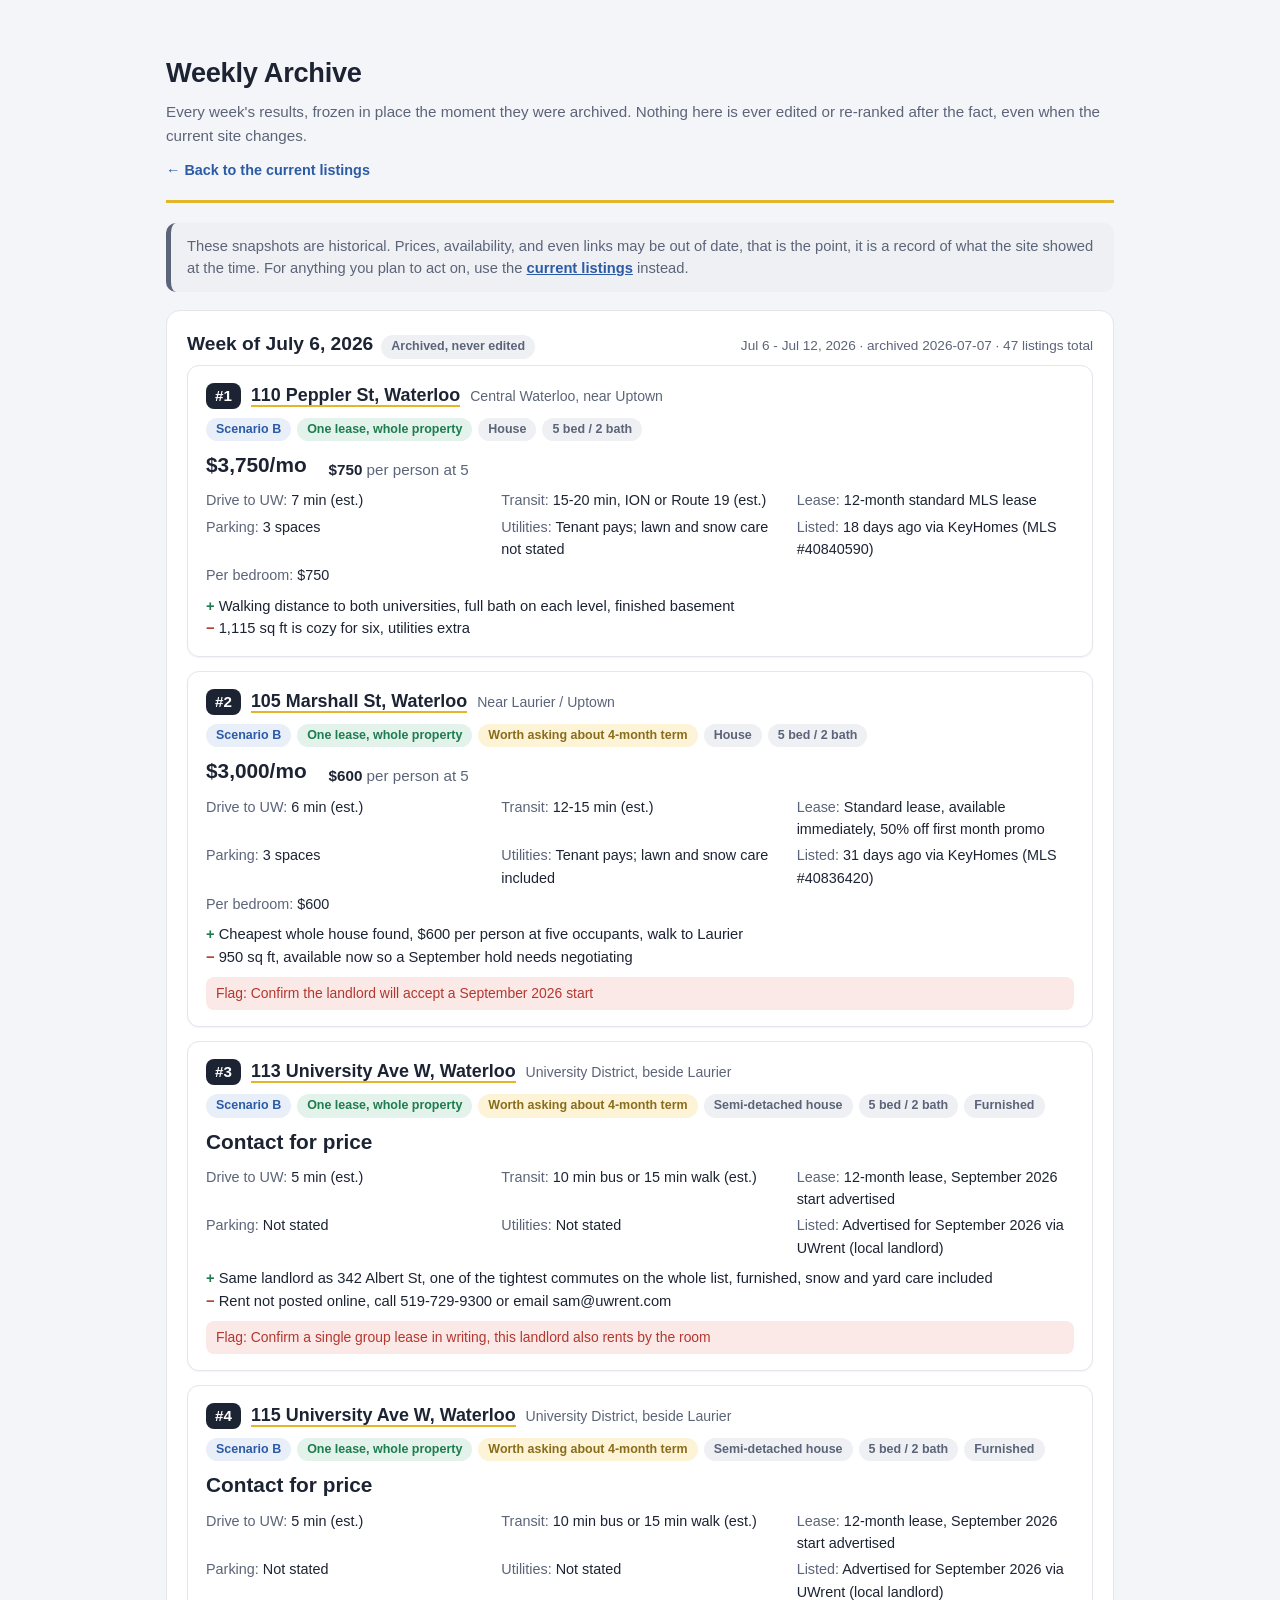
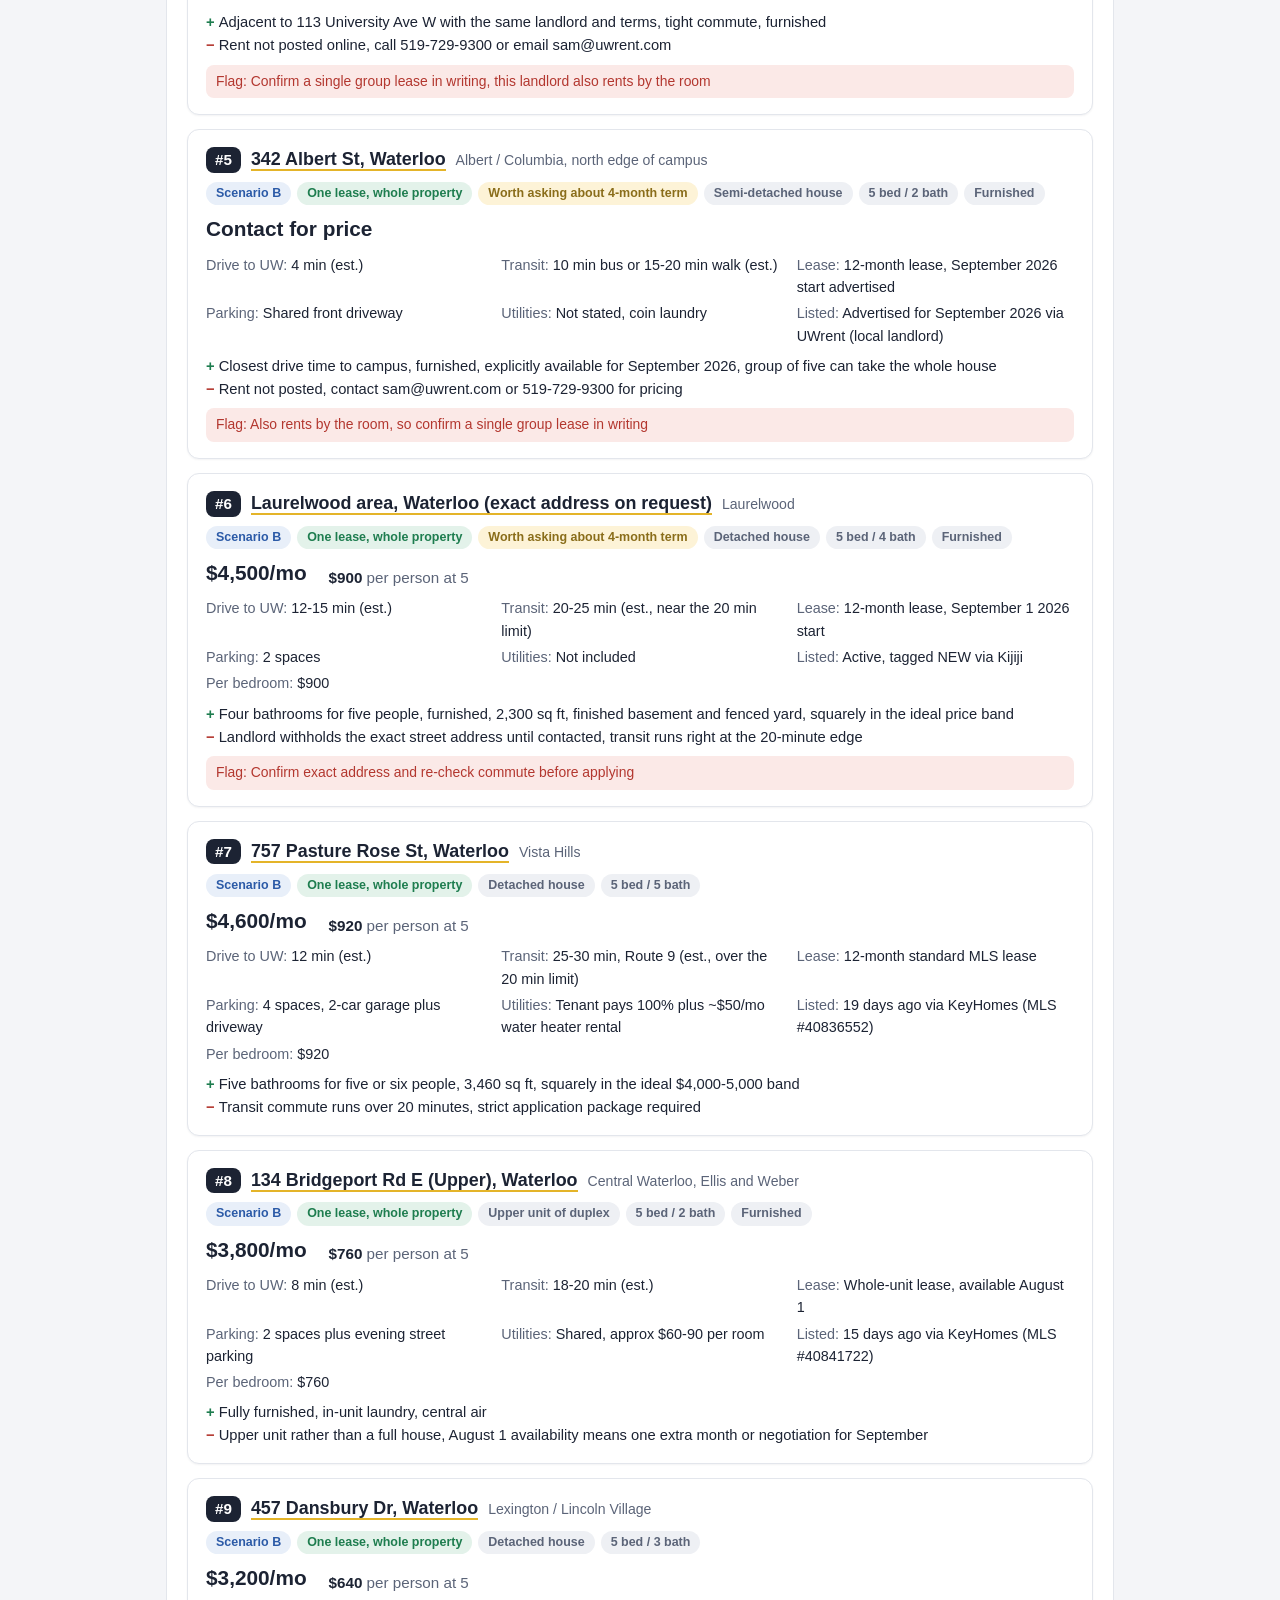
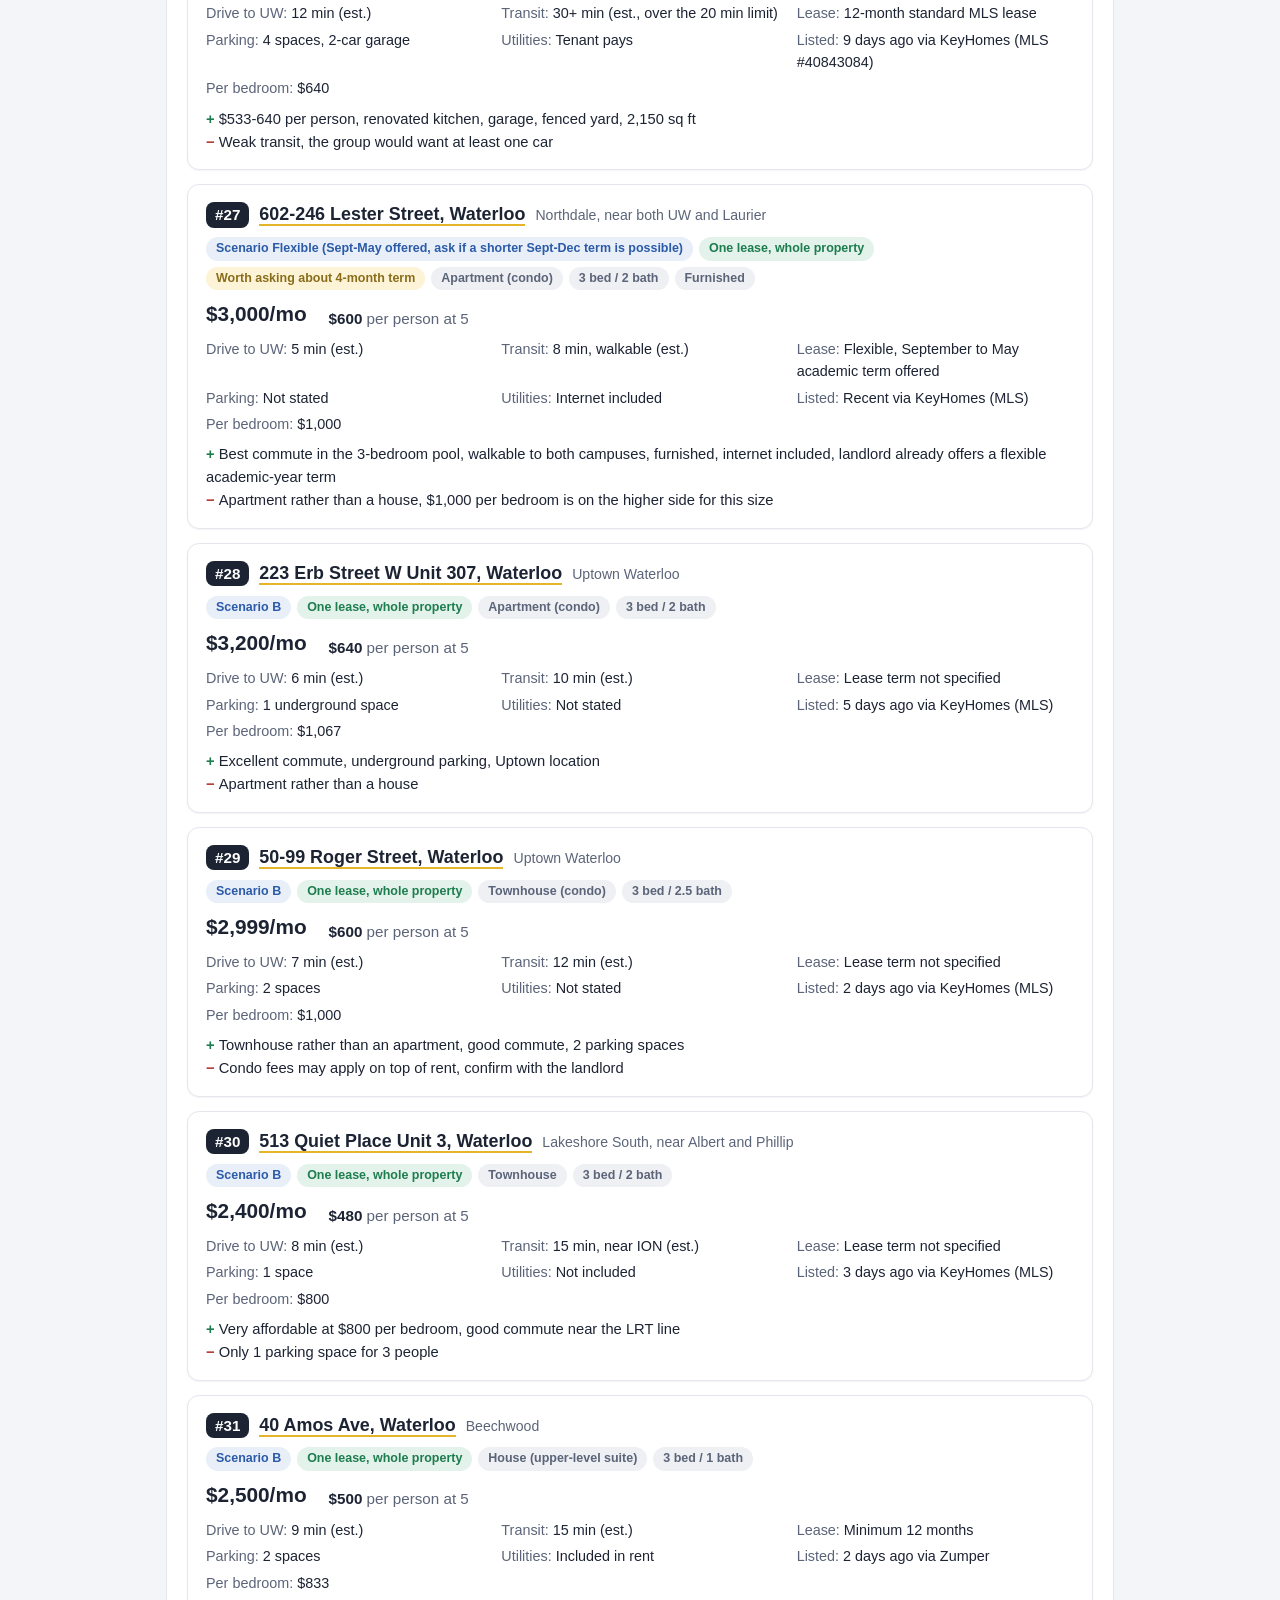
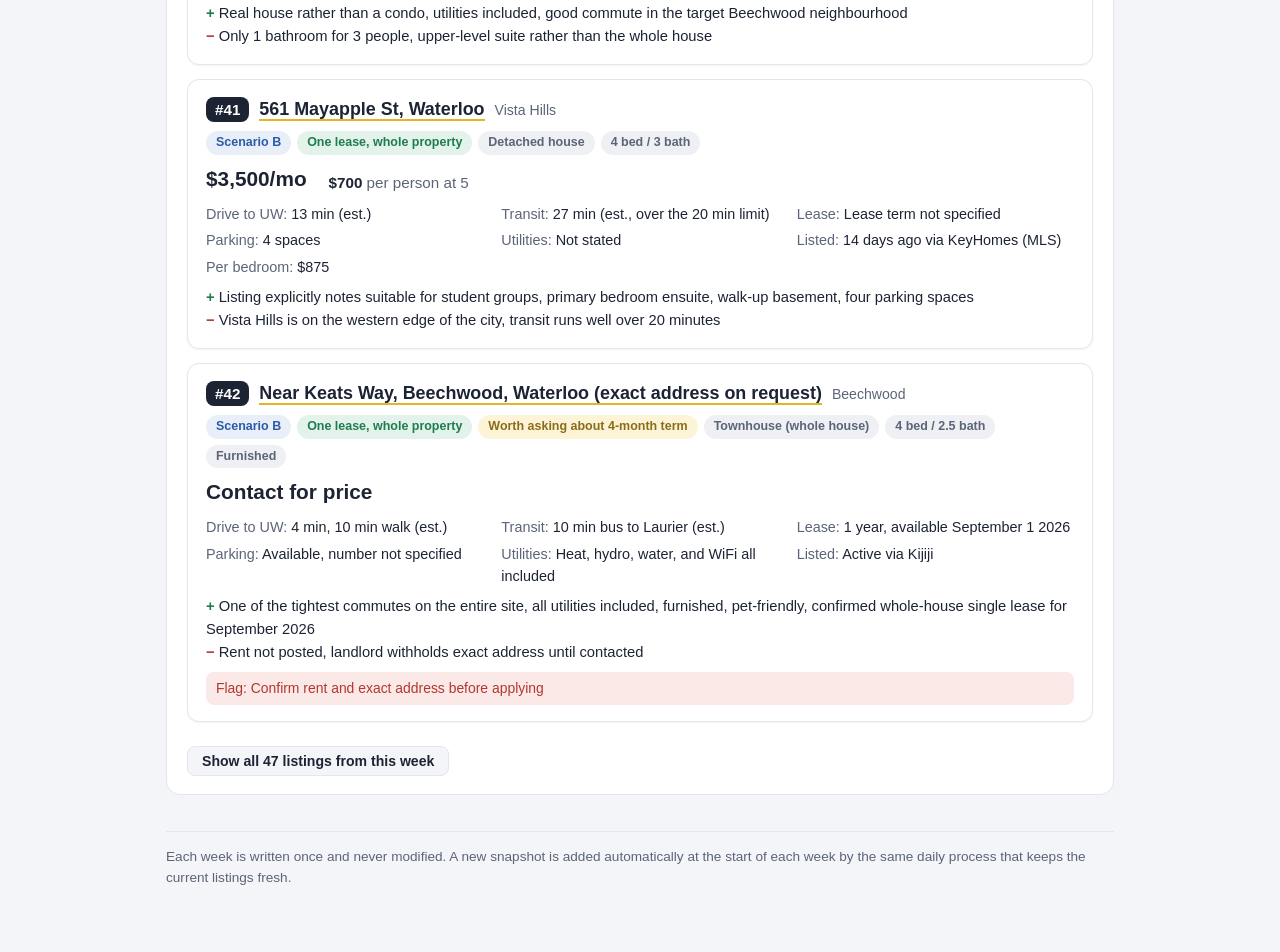
==== history.html @ c5694f08 "Add a permanent weekly archive with a public history page Every ISO week the current listings.json i" ====
<!DOCTYPE html>
<html lang="en-CA">
<head>
<meta charset="UTF-8">
<meta name="viewport" content="width=device-width, initial-scale=1.0">
<title>Weekly Archive — Waterloo House Hunt</title>
<link rel="stylesheet" href="style.css">
</head>
<body>
<div class="wrap">
  <header>
    <h1>Weekly Archive</h1>
    <div class="sub">Every week's results, frozen in place the moment they were archived. Nothing here is ever edited or re-ranked after the fact, even when the current site changes.</div>
    <div class="nav"><a href="index.html">&larr; Back to the current listings</a></div>
  </header>

  <div id="error">Could not load archive/index.json. If you opened this file directly from disk, use the hosted site URL instead.</div>

  <div class="archive-banner">
    These snapshots are historical. Prices, availability, and even links may be out of date, that is the point, it is a record of what the site showed at the time. For anything you plan to act on, use the <a href="index.html">current listings</a> instead.
  </div>

  <div id="weeks"></div>

  <footer>
    Each week is written once and never modified. A new snapshot is added automatically at the start of each week by the same daily process that keeps the current listings fresh.
  </footer>
</div>

<script src="site.js"></script>
<script>
let INDEX = null;
const weekDataCache = {};

async function loadWeek(file) {
  if (weekDataCache[file]) return weekDataCache[file];
  const r = await fetch("archive/" + file + "?t=" + Date.now());
  const d = await r.json();
  weekDataCache[file] = d;
  return d;
}

function renderWeekBlock(w, topListings) {
  return '<div class="week-block" data-file="' + w.file + '">' +
    '<div class="week-head"><h2>' + w.weekLabel + '<span class="frozen-tag">Archived, never edited</span></h2>' +
    '<span class="week-meta">' + w.dateRange + ' &middot; archived ' + w.archivedAt + ' &middot; ' + w.listingCount + ' listings total</span></div>' +
    '<div class="top-cards">' + cardList(topListings, 5) + '</div>' +
    '<button class="expand-btn" type="button">Show all ' + w.listingCount + ' listings from this week</button>' +
    '<div class="week-extra"></div>' +
  '</div>';
}

async function render() {
  const weeks = [...INDEX.weeks].sort((a, b) => b.isoWeek.localeCompare(a.isoWeek));
  const blocks = [];
  for (const w of weeks) {
    const data = await loadWeek(w.file);
    const top = data.listings.filter(l => l.tier === "top").sort((a, b) => a.rank - b.rank);
    blocks.push(renderWeekBlock(w, top));
  }
  const container = document.getElementById("weeks");
  container.innerHTML = blocks.join("") ||
    '<p style="color:var(--muted)">No archived weeks yet. Check back after the first weekly snapshot.</p>';

  container.querySelectorAll(".expand-btn").forEach(btn => {
    btn.addEventListener("click", () => {
      const block = btn.closest(".week-block");
      const file = block.dataset.file;
      const extra = block.querySelector(".week-extra");
      const isOpen = extra.classList.contains("open");
      if (isOpen) {
        extra.classList.remove("open");
        extra.innerHTML = "";
        btn.textContent = "Show all " + weekDataCache[file].listings.length + " listings from this week";
      } else {
        const rest = weekDataCache[file].listings
          .filter(l => l.tier !== "top")
          .sort((a, b) => a.rank - b.rank);
        extra.innerHTML = cardList(rest, 5);
        extra.classList.add("open");
        btn.textContent = "Hide the rest of this week";
      }
    });
  });
}

fetch("archive/index.json?t=" + Date.now())
  .then(r => r.json())
  .then(d => { INDEX = d; return render(); })
  .catch(() => { document.getElementById("error").style.display = "block"; });
</script>
</body>
</html>
---- style.css ----
:root {
  --ink: #1c2333;
  --muted: #5b6478;
  --bg: #f4f5f8;
  --card: #ffffff;
  --gold: #e4b429;
  --gold-soft: #fdf3d7;
  --green: #1e7d4f;
  --green-soft: #e3f2ea;
  --red: #b3372f;
  --red-soft: #fbe9e7;
  --blue: #2b5aa7;
  --blue-soft: #e8eff9;
  --line: #e3e6ec;
}
* { box-sizing: border-box; margin: 0; padding: 0; }
body {
  font-family: -apple-system, BlinkMacSystemFont, "Segoe UI", Roboto, Helvetica, Arial, sans-serif;
  background: var(--bg); color: var(--ink); line-height: 1.55;
}
.wrap { max-width: 980px; margin: 0 auto; padding: 24px 16px 64px; }
header { padding: 28px 0 18px; border-bottom: 3px solid var(--gold); margin-bottom: 20px; }
header h1 { font-size: 1.7rem; letter-spacing: -0.01em; }
header .sub { color: var(--muted); margin-top: 6px; font-size: 0.95rem; }
header .nav { margin-top: 12px; font-size: 0.9rem; }
header .nav a { color: var(--blue); text-decoration: none; font-weight: 600; }
header .nav a:hover { text-decoration: underline; }
.updated { display: inline-block; background: var(--gold-soft); border: 1px solid var(--gold);
  border-radius: 999px; padding: 2px 12px; font-size: 0.85rem; margin-top: 10px; font-weight: 600; }
.controls { display: flex; align-items: center; gap: 10px; margin: 18px 0 6px; flex-wrap: wrap; }
.controls span { font-size: 0.9rem; color: var(--muted); }
.controls button {
  border: 1px solid var(--line); background: var(--card); border-radius: 8px;
  padding: 6px 16px; font-size: 0.95rem; font-weight: 600; cursor: pointer; color: var(--ink);
}
.controls button.active { background: var(--ink); color: #fff; border-color: var(--ink); }
.banner { background: var(--red-soft); border: 1px solid #eac6c2; border-left: 5px solid var(--red);
  border-radius: 10px; padding: 14px 16px; margin: 18px 0; }
.banner h2 { font-size: 1rem; color: var(--red); margin-bottom: 6px; }
.banner li { margin-left: 18px; font-size: 0.92rem; margin-top: 4px; }
h2.section { font-size: 1.25rem; margin: 30px 0 12px; padding-bottom: 6px; border-bottom: 1px solid var(--line); }
.card {
  background: var(--card); border: 1px solid var(--line); border-radius: 12px;
  padding: 16px 18px; margin-bottom: 14px; box-shadow: 0 1px 2px rgba(20,25,40,0.05);
}
.card .top { display: flex; align-items: baseline; gap: 10px; flex-wrap: wrap; }
.rank { background: var(--ink); color: #fff; border-radius: 8px; padding: 1px 9px;
  font-weight: 700; font-size: 0.95rem; }
.card h3 { font-size: 1.12rem; }
.card h3 a { color: var(--ink); text-decoration: none; border-bottom: 2px solid var(--gold); }
.card h3 a:hover { background: var(--gold-soft); }
.hood { color: var(--muted); font-size: 0.88rem; }
.badges { display: flex; gap: 6px; flex-wrap: wrap; margin: 8px 0; }
.badge { font-size: 0.78rem; font-weight: 700; border-radius: 999px; padding: 2px 10px; }
.b-scenario { background: var(--blue-soft); color: var(--blue); }
.b-whole { background: var(--green-soft); color: var(--green); }
.b-room { background: var(--red-soft); color: var(--red); }
.b-type { background: #eef0f4; color: var(--muted); }
.b-ask { background: var(--gold-soft); color: #8a6d1a; }
.section-note { color: var(--muted); font-size: 0.92rem; margin-bottom: 10px; }
.price-row { display: flex; gap: 22px; flex-wrap: wrap; margin: 8px 0 4px; }
.price-row .big { font-size: 1.3rem; font-weight: 800; }
.price-row .pp { font-size: 0.95rem; color: var(--muted); align-self: flex-end; }
.price-row .pp b { color: var(--ink); }
.grid { display: grid; grid-template-columns: repeat(auto-fit, minmax(210px, 1fr));
  gap: 4px 18px; margin: 8px 0; font-size: 0.9rem; }
.grid .k { color: var(--muted); }
.proscons { font-size: 0.92rem; margin-top: 8px; }
.proscons .p::before { content: "+ "; color: var(--green); font-weight: 800; }
.proscons .c::before { content: "− "; color: var(--red); font-weight: 800; }
.flag { background: var(--red-soft); color: var(--red); border-radius: 8px;
  padding: 6px 10px; font-size: 0.87rem; margin-top: 8px; }
.note { background: var(--blue-soft); border: 1px solid #cddcf2; border-left: 5px solid var(--blue);
  border-radius: 10px; padding: 14px 16px; margin: 18px 0; font-size: 0.94rem; }
table { width: 100%; border-collapse: collapse; background: var(--card);
  border: 1px solid var(--line); border-radius: 12px; overflow: hidden; font-size: 0.9rem; }
th, td { text-align: left; padding: 9px 12px; border-bottom: 1px solid var(--line); vertical-align: top; }
th { background: #eef0f4; font-size: 0.85rem; }
tr:last-child td { border-bottom: none; }
footer { margin-top: 36px; color: var(--muted); font-size: 0.85rem; border-top: 1px solid var(--line); padding-top: 14px; }
#error { display: none; background: var(--red-soft); border-radius: 10px; padding: 16px; margin: 20px 0; }

/* Archive / history page */
.week-block { background: var(--card); border: 1px solid var(--line); border-radius: 14px;
  padding: 18px 20px; margin-bottom: 22px; }
.week-head { display: flex; align-items: baseline; justify-content: space-between; flex-wrap: wrap; gap: 8px;
  margin-bottom: 6px; }
.week-head h2 { font-size: 1.2rem; }
.week-meta { color: var(--muted); font-size: 0.85rem; }
.frozen-tag { display: inline-block; background: #eef0f4; color: var(--muted); border-radius: 999px;
  padding: 2px 10px; font-size: 0.78rem; font-weight: 700; margin-left: 8px; }
.expand-btn { border: 1px solid var(--line); background: var(--bg); border-radius: 8px;
  padding: 6px 14px; font-size: 0.88rem; font-weight: 600; cursor: pointer; color: var(--ink); margin-top: 10px; }
.week-extra { margin-top: 10px; display: none; }
.week-extra.open { display: block; }
.archive-banner { background: #eef0f4; border-left: 5px solid var(--muted); border-radius: 10px;
  padding: 12px 16px; margin: 18px 0; font-size: 0.92rem; color: var(--muted); }
.archive-banner a { color: var(--blue); font-weight: 600; }
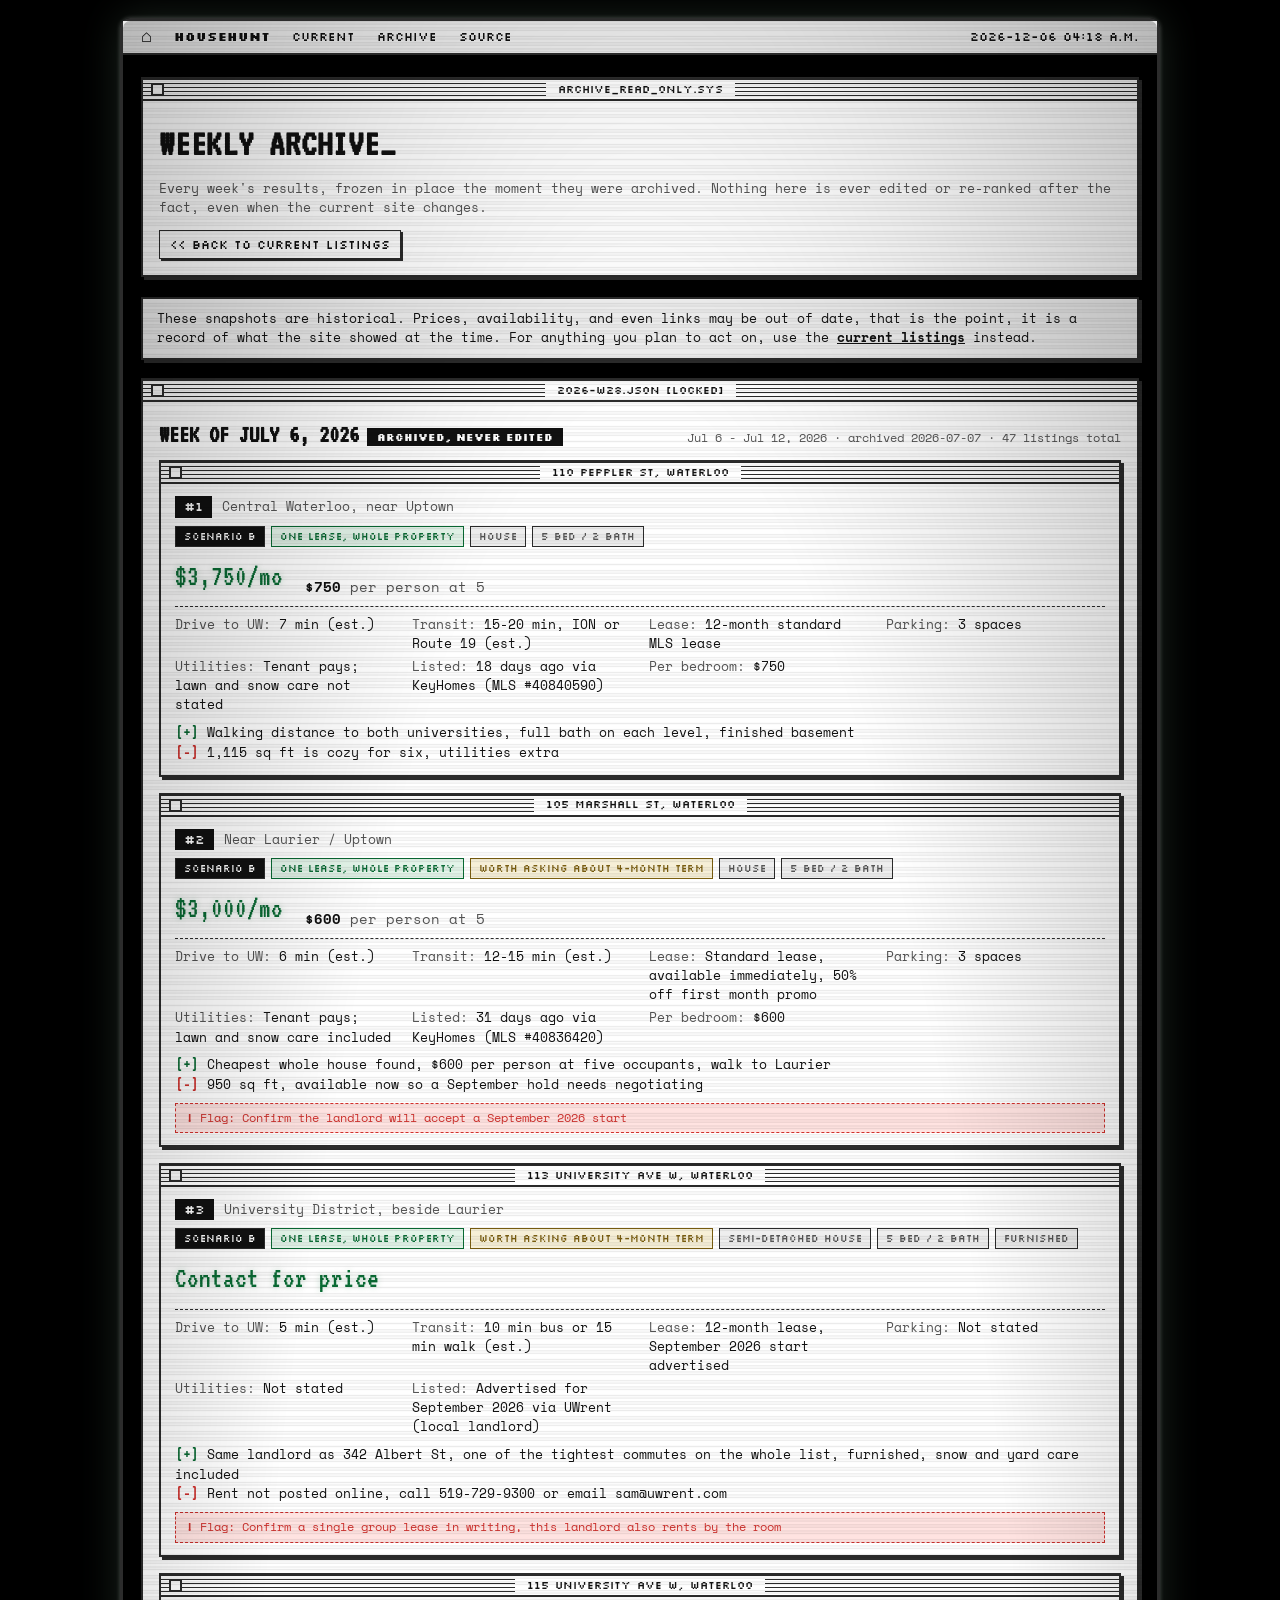
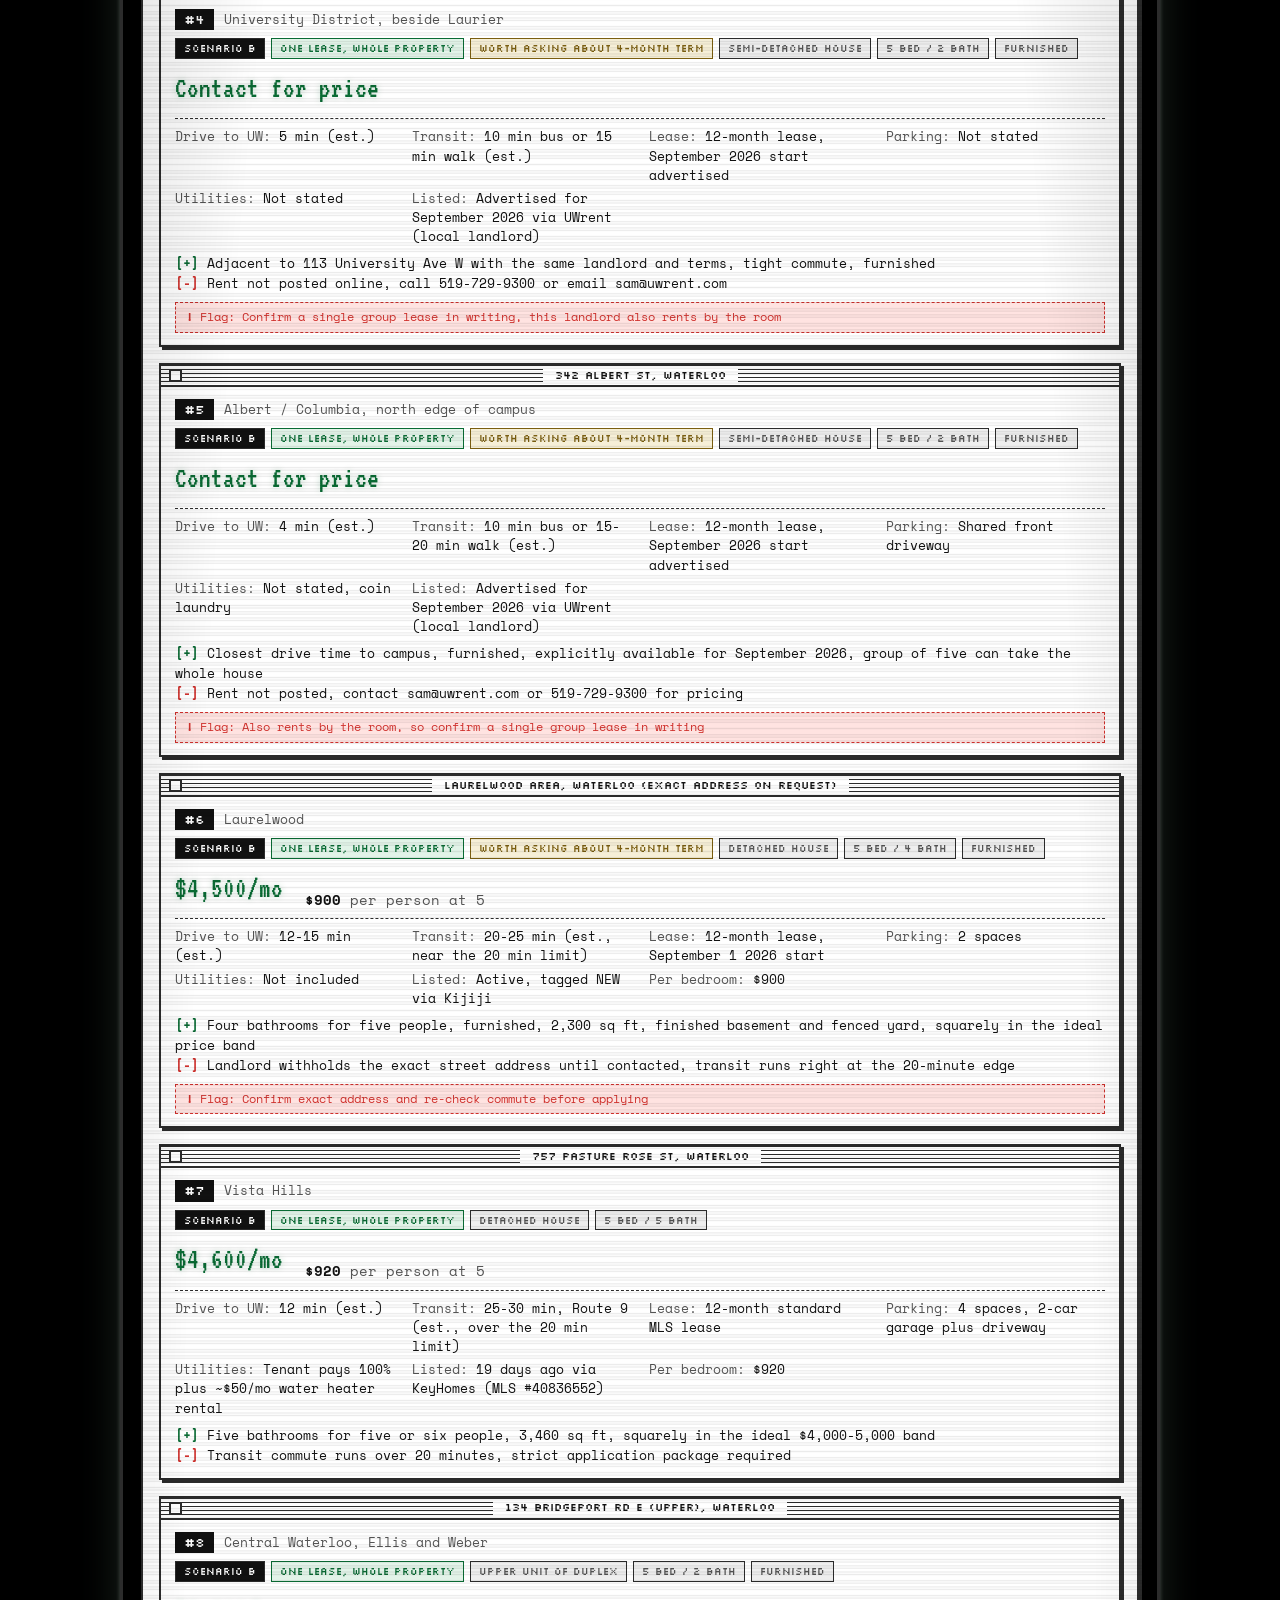
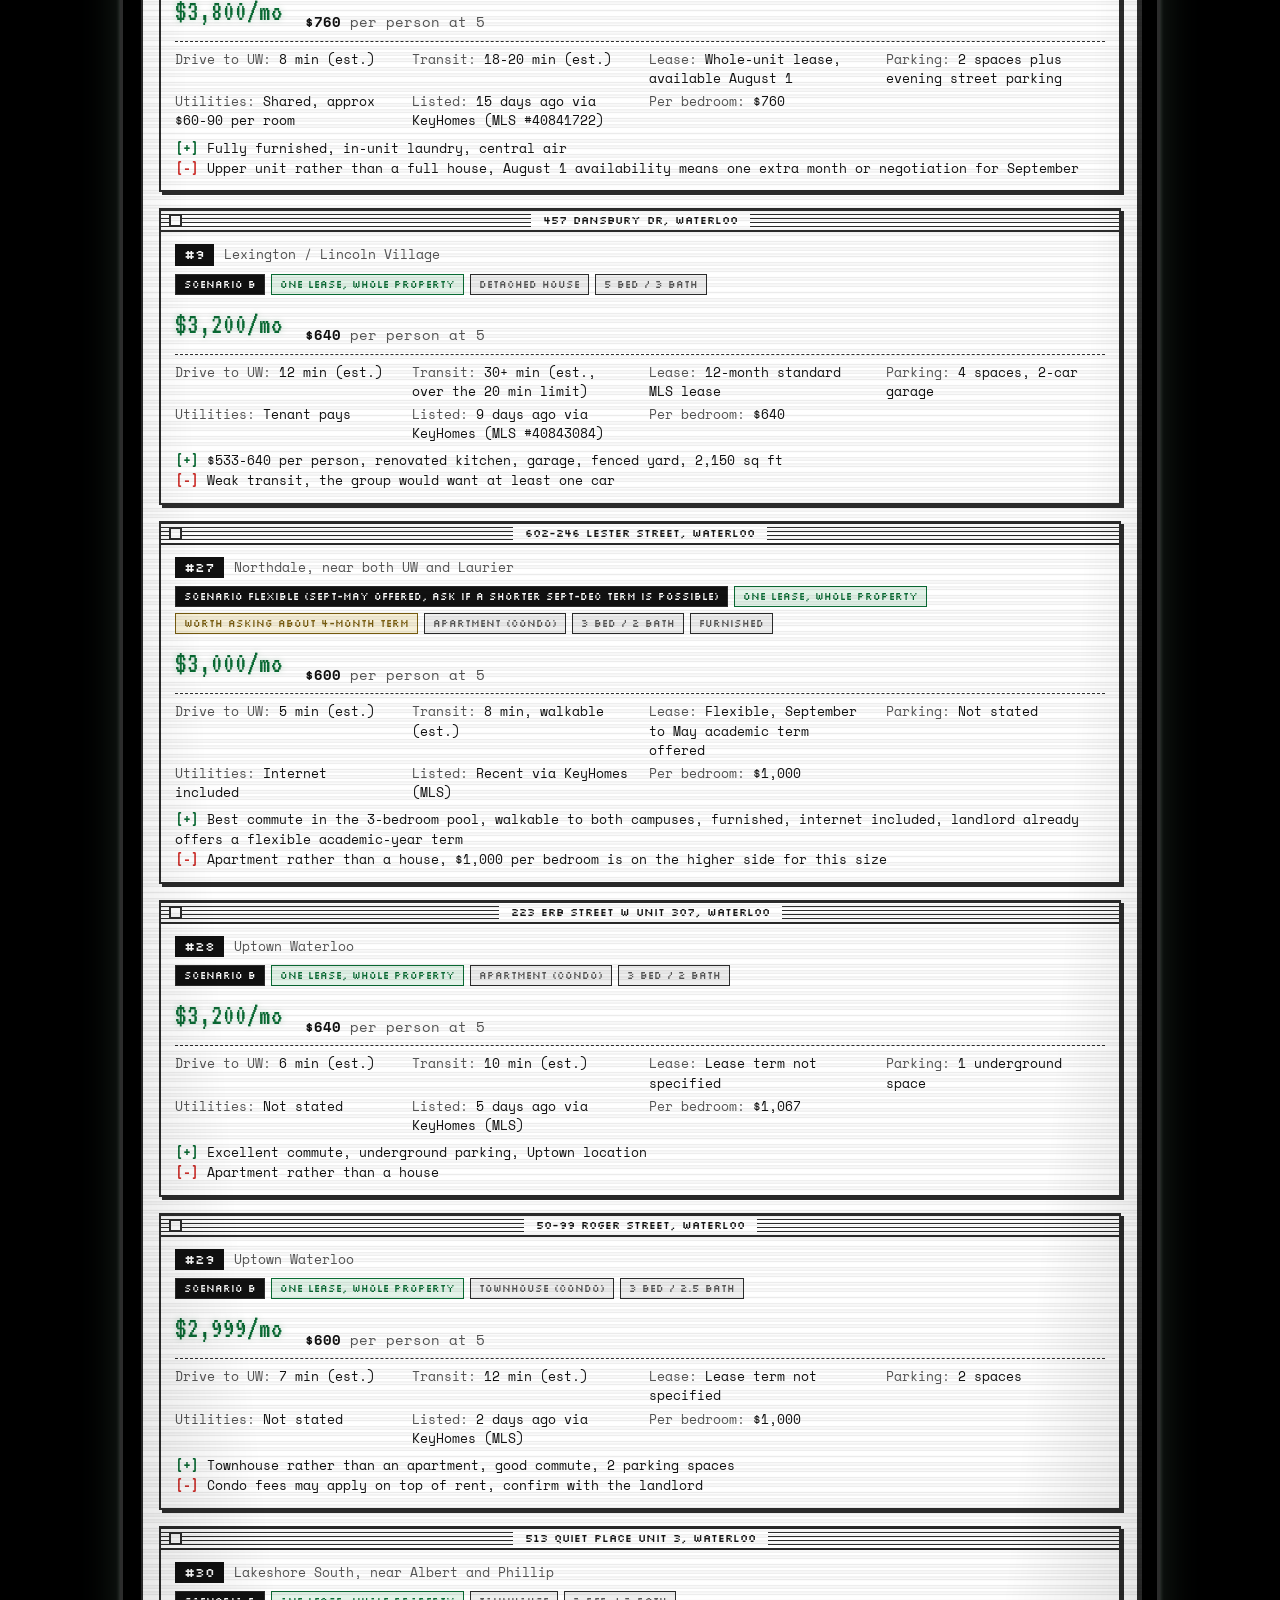
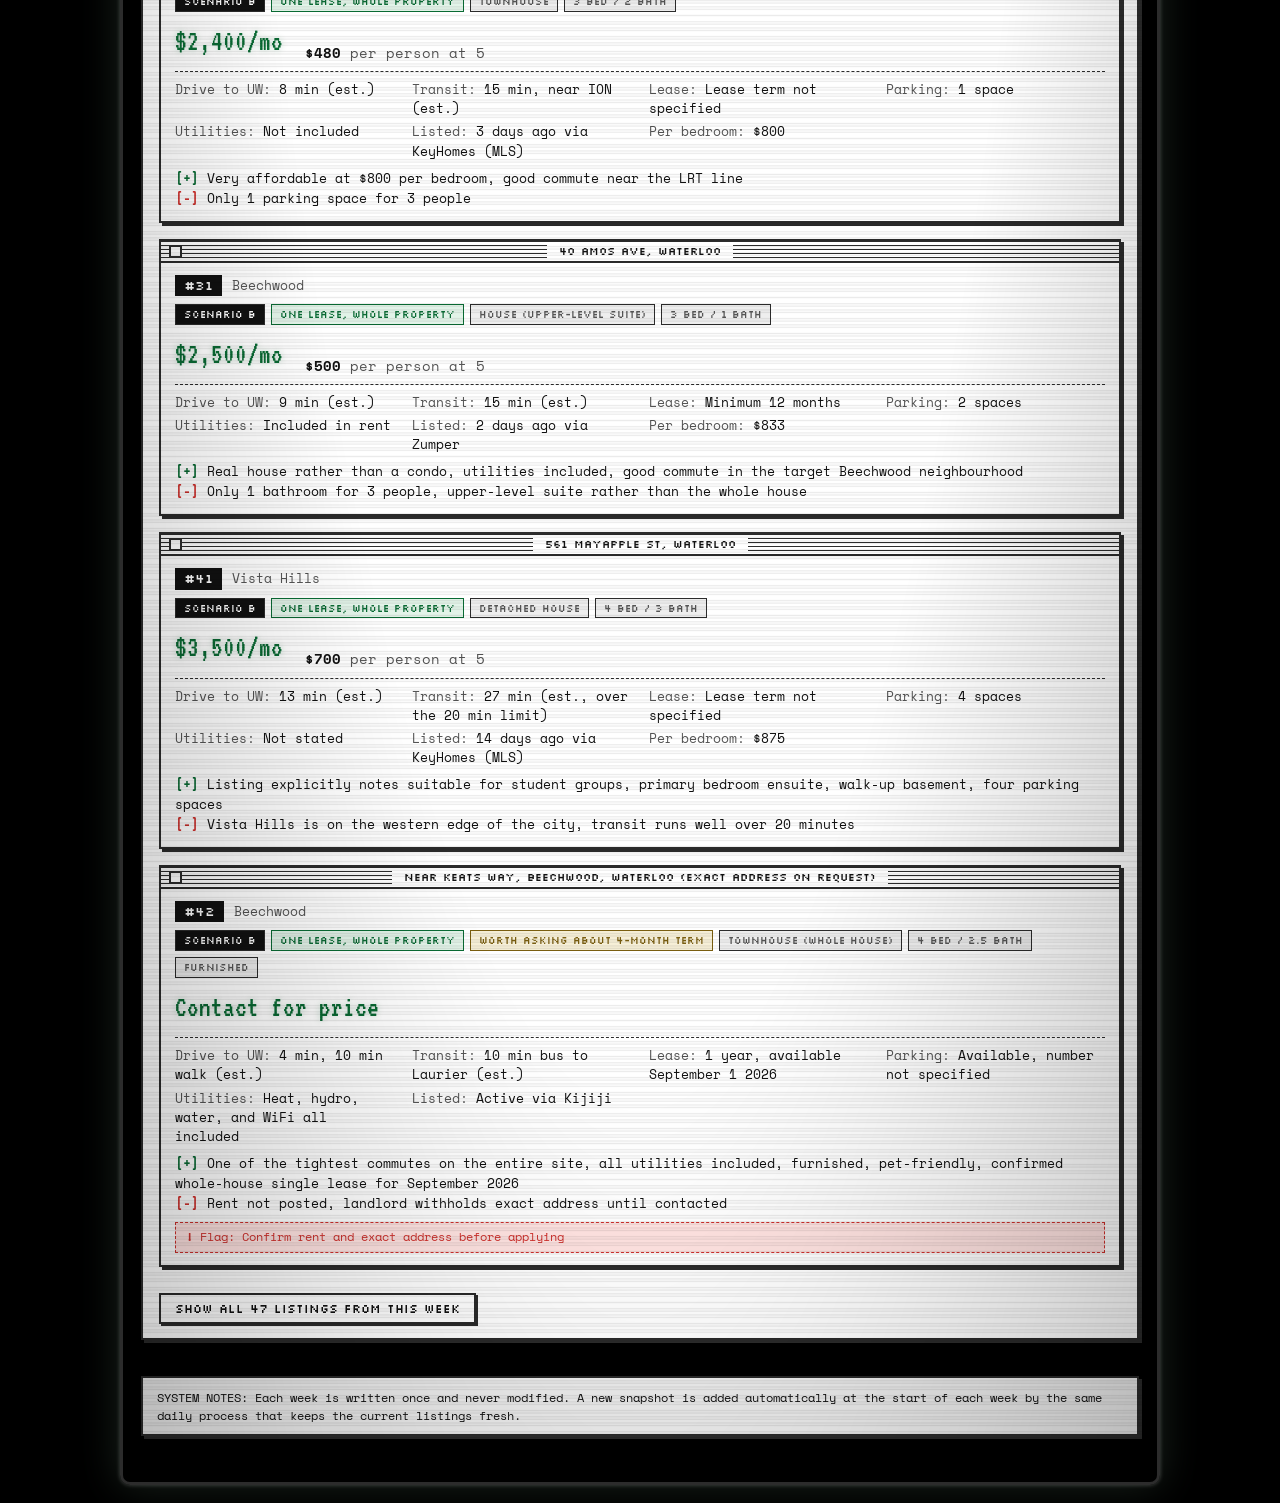
==== commit 8261a8a8: "Restyle both pages as a retro-futuristic System OS (kanye2049 style) Black CRT shell with scanlines," ====
--- a/history.html
+++ b/history.html
@@ -3,28 +3,44 @@
 <head>
 <meta charset="UTF-8">
 <meta name="viewport" content="width=device-width, initial-scale=1.0">
-<title>Weekly Archive — Waterloo House Hunt</title>
+<meta name="theme-color" content="#000000">
+<title>WEEKLY ARCHIVE // Waterloo House Hunt OS</title>
 <link rel="stylesheet" href="style.css">
 </head>
 <body>
-<div class="wrap">
-  <header>
-    <h1>Weekly Archive</h1>
-    <div class="sub">Every week's results, frozen in place the moment they were archived. Nothing here is ever edited or re-ranked after the fact, even when the current site changes.</div>
-    <div class="nav"><a href="index.html">&larr; Back to the current listings</a></div>
-  </header>
-
-  <div id="error">Could not load archive/index.json. If you opened this file directly from disk, use the hosted site URL instead.</div>
-
-  <div class="archive-banner">
-    These snapshots are historical. Prices, availability, and even links may be out of date, that is the point, it is a record of what the site showed at the time. For anything you plan to act on, use the <a href="index.html">current listings</a> instead.
+<div class="crt">
+  <div class="menubar">
+    <span class="apple">&#8962;</span>
+    <span class="item"><b>HouseHunt</b></span>
+    <a href="index.html">Current</a>
+    <a href="history.html">Archive</a>
+    <a href="https://github.com/napoleon1313/waterloo-house-hunt" target="_blank" rel="noopener">Source</a>
+    <span class="spacer"></span>
+    <span class="clock" id="menuclock"></span>
   </div>
 
-  <div id="weeks"></div>
+  <div class="wrap">
+    <header>
+      <div class="titlebar"><span class="closebox"></span><span class="tb-label">ARCHIVE_READ_ONLY.SYS</span></div>
+      <div class="header-inner">
+        <h1>Weekly Archive</h1>
+        <div class="sub">Every week's results, frozen in place the moment they were archived. Nothing here is ever edited or re-ranked after the fact, even when the current site changes.</div>
+        <div class="nav"><a href="index.html">&lt;&lt; BACK TO CURRENT LISTINGS</a></div>
+      </div>
+    </header>
 
-  <footer>
-    Each week is written once and never modified. A new snapshot is added automatically at the start of each week by the same daily process that keeps the current listings fresh.
-  </footer>
+    <div id="error">Could not load archive/index.json. If you opened this file directly from disk, use the hosted site URL instead.</div>
+
+    <div class="archive-banner">
+      These snapshots are historical. Prices, availability, and even links may be out of date, that is the point, it is a record of what the site showed at the time. For anything you plan to act on, use the <a href="index.html">current listings</a> instead.
+    </div>
+
+    <div id="weeks"></div>
+
+    <footer>
+      SYSTEM NOTES: Each week is written once and never modified. A new snapshot is added automatically at the start of each week by the same daily process that keeps the current listings fresh.
+    </footer>
+  </div>
 </div>
 
 <script src="site.js"></script>
@@ -42,11 +58,14 @@
 
 function renderWeekBlock(w, topListings) {
   return '<div class="week-block" data-file="' + w.file + '">' +
+    '<div class="titlebar"><span class="closebox"></span><span class="tb-label">' + w.isoWeek + '.JSON [LOCKED]</span></div>' +
+    '<div class="week-inner">' +
     '<div class="week-head"><h2>' + w.weekLabel + '<span class="frozen-tag">Archived, never edited</span></h2>' +
     '<span class="week-meta">' + w.dateRange + ' &middot; archived ' + w.archivedAt + ' &middot; ' + w.listingCount + ' listings total</span></div>' +
     '<div class="top-cards">' + cardList(topListings, 5) + '</div>' +
     '<button class="expand-btn" type="button">Show all ' + w.listingCount + ' listings from this week</button>' +
     '<div class="week-extra"></div>' +
+    '</div>' +
   '</div>';
 }
 
@@ -60,7 +79,7 @@
   }
   const container = document.getElementById("weeks");
   container.innerHTML = blocks.join("") ||
-    '<p style="color:var(--muted)">No archived weeks yet. Check back after the first weekly snapshot.</p>';
+    '<p class="section-note">No archived weeks yet. Check back after the first weekly snapshot.</p>';
 
   container.querySelectorAll(".expand-btn").forEach(btn => {
     btn.addEventListener("click", () => {
@@ -84,6 +103,8 @@
   });
 }
 
+menubarClock();
+
 fetch("archive/index.json?t=" + Date.now())
   .then(r => r.json())
   .then(d => { INDEX = d; return render(); })
--- a/style.css
+++ b/style.css
@@ -1,98 +1,423 @@
+/* WATERLOO HOUSE HUNT OS v2.049
+   Retro-futuristic system UI in the style of kanye2049.com:
+   classic Mac System OS windows on a dithered desktop, wrapped in a CRT. */
+
+@import url('https://fonts.googleapis.com/css2?family=VT323&family=Silkscreen:wght@400;700&family=Space+Mono:ital,wght@0,400;0,700;1,400&display=swap');
+
 :root {
-  --ink: #1c2333;
-  --muted: #5b6478;
-  --bg: #f4f5f8;
-  --card: #ffffff;
-  --gold: #e4b429;
-  --gold-soft: #fdf3d7;
-  --green: #1e7d4f;
-  --green-soft: #e3f2ea;
-  --red: #b3372f;
-  --red-soft: #fbe9e7;
-  --blue: #2b5aa7;
-  --blue-soft: #e8eff9;
-  --line: #e3e6ec;
-}
+  --ink: #111111;
+  --paper: #ffffff;
+  --chrome: #eeeeee;
+  --border: #2c2c2c;
+  --muted: #555555;
+  --red: #d0312d;
+  --red-soft: #ffe3e1;
+  --green: #0a6b34;
+  --green-soft: #e2f3e8;
+  --gold-soft: #f6efd7;
+  --gold-ink: #7a5e10;
+  --crt-bg: #000000;
+  --phosphor: #b7ffcf;
+  /* Classic Mac 50% dither desktop pattern, lifted from the reference implementation */
+  --dither: url([data-uri]);
+}
+
 * { box-sizing: border-box; margin: 0; padding: 0; }
+
+html { background: var(--crt-bg); }
+
 body {
-  font-family: -apple-system, BlinkMacSystemFont, "Segoe UI", Roboto, Helvetica, Arial, sans-serif;
-  background: var(--bg); color: var(--ink); line-height: 1.55;
-}
-.wrap { max-width: 980px; margin: 0 auto; padding: 24px 16px 64px; }
-header { padding: 28px 0 18px; border-bottom: 3px solid var(--gold); margin-bottom: 20px; }
-header h1 { font-size: 1.7rem; letter-spacing: -0.01em; }
-header .sub { color: var(--muted); margin-top: 6px; font-size: 0.95rem; }
-header .nav { margin-top: 12px; font-size: 0.9rem; }
-header .nav a { color: var(--blue); text-decoration: none; font-weight: 600; }
-header .nav a:hover { text-decoration: underline; }
-.updated { display: inline-block; background: var(--gold-soft); border: 1px solid var(--gold);
-  border-radius: 999px; padding: 2px 12px; font-size: 0.85rem; margin-top: 10px; font-weight: 600; }
-.controls { display: flex; align-items: center; gap: 10px; margin: 18px 0 6px; flex-wrap: wrap; }
-.controls span { font-size: 0.9rem; color: var(--muted); }
+  font-family: "Space Mono", "Courier New", monospace;
+  background: var(--crt-bg);
+  color: var(--ink);
+  line-height: 1.5;
+  min-height: 100vh;
+  padding: 18px 10px;
+}
+
+/* ---------- CRT shell ---------- */
+.crt {
+  max-width: 1040px;
+  margin: 0 auto;
+  border: 3px solid var(--border);
+  border-radius: 10px;
+  background: var(--dither) repeat;
+  position: relative;
+  box-shadow: 0 0 40px rgba(183, 255, 207, 0.14), 0 0 4px rgba(255, 255, 255, 0.25);
+}
+/* scanlines + vignette overlay (no overflow:hidden on .crt, it would break the sticky menubar) */
+.crt::after {
+  content: "";
+  position: absolute;
+  inset: 0;
+  pointer-events: none;
+  z-index: 60;
+  border-radius: 7px;
+  background:
+    repeating-linear-gradient(to bottom, rgba(0,0,0,0.08) 0px, rgba(0,0,0,0.08) 1px, transparent 1px, transparent 3px),
+    radial-gradient(ellipse at center, transparent 62%, rgba(0,0,0,0.22) 100%);
+}
+@keyframes crt-flicker {
+  0%, 100% { opacity: 1; }
+  92% { opacity: 1; }
+  93% { opacity: 0.96; }
+  94% { opacity: 1; }
+}
+.crt { animation: crt-flicker 9s infinite; }
+@media (prefers-reduced-motion: reduce) {
+  .crt { animation: none; }
+}
+
+/* ---------- Menu bar ---------- */
+.menubar {
+  background: var(--chrome);
+  border-bottom: 2px solid var(--border);
+  display: flex;
+  align-items: center;
+  gap: 2px;
+  padding: 0 8px;
+  height: 34px;
+  font-family: "Silkscreen", monospace;
+  font-size: 0.72rem;
+  position: sticky;
+  top: 0;
+  z-index: 50;
+  overflow-x: auto;
+  white-space: nowrap;
+}
+.menubar .apple {
+  font-family: "VT323", monospace;
+  font-size: 1.15rem;
+  padding: 4px 10px;
+}
+.menubar a, .menubar span.item {
+  color: var(--ink);
+  text-decoration: none;
+  padding: 8px 10px;
+}
+.menubar a:hover { background: var(--ink); color: var(--paper); cursor: pointer; }
+.menubar .spacer { flex: 1; }
+.menubar .clock { padding: 8px 10px; color: var(--ink); }
+
+/* ---------- Desktop ---------- */
+.wrap { padding: 22px 18px 46px; position: relative; }
+
+/* ---------- Header window ---------- */
+header {
+  background: var(--paper);
+  border: 2px solid var(--border);
+  box-shadow: 3px 3px 0 var(--border);
+  padding: 0;
+  margin-bottom: 20px;
+}
+header .header-inner { padding: 14px 16px 16px; }
+header h1 {
+  font-family: "VT323", monospace;
+  font-size: 2.4rem;
+  letter-spacing: 0.02em;
+  text-transform: uppercase;
+}
+header h1::after {
+  content: "_";
+  animation: blink 1.1s steps(1) infinite;
+}
+@keyframes blink { 50% { opacity: 0; } }
+@media (prefers-reduced-motion: reduce) { header h1::after { animation: none; } }
+header .sub { color: var(--muted); margin-top: 6px; font-size: 0.82rem; }
+header .nav { margin-top: 12px; font-size: 0.78rem; font-family: "Silkscreen", monospace; }
+header .nav a {
+  color: var(--ink);
+  text-decoration: none;
+  border: 1px solid var(--border);
+  padding: 4px 10px;
+  background: var(--paper);
+  box-shadow: 2px 2px 0 var(--border);
+  display: inline-block;
+}
+header .nav a:hover { background: var(--ink); color: var(--paper); }
+header .nav a:active { box-shadow: none; transform: translate(2px, 2px); }
+
+/* Pinstriped System-OS title bar */
+.titlebar {
+  height: 22px;
+  border-bottom: 2px solid var(--border);
+  background: repeating-linear-gradient(to bottom, var(--border) 0 1px, var(--paper) 1px 4px);
+  position: relative;
+  display: flex;
+  align-items: center;
+  justify-content: center;
+}
+.titlebar .closebox {
+  position: absolute;
+  left: 8px;
+  top: 4px;
+  width: 13px;
+  height: 13px;
+  border: 2px solid var(--border);
+  background: var(--paper);
+}
+.titlebar .tb-label {
+  background: var(--paper);
+  padding: 0 12px;
+  font-family: "Silkscreen", monospace;
+  font-size: 0.68rem;
+  max-width: 78%;
+  overflow: hidden;
+  text-overflow: ellipsis;
+  white-space: nowrap;
+}
+.titlebar .tb-label a { color: var(--ink); text-decoration: none; }
+.titlebar .tb-label a:hover { background: var(--ink); color: var(--paper); }
+
+.updated {
+  display: inline-block;
+  background: var(--paper);
+  border: 1px solid var(--border);
+  padding: 2px 12px;
+  font-size: 0.78rem;
+  margin-top: 10px;
+  font-family: "Silkscreen", monospace;
+}
+
+/* ---------- Controls ---------- */
+.controls { display: flex; align-items: center; gap: 8px; margin: 16px 0 6px; flex-wrap: wrap; }
+.controls span { font-size: 0.78rem; color: var(--paper); font-family: "Silkscreen", monospace;
+  background: var(--border); padding: 3px 8px; }
 .controls button {
-  border: 1px solid var(--line); background: var(--card); border-radius: 8px;
-  padding: 6px 16px; font-size: 0.95rem; font-weight: 600; cursor: pointer; color: var(--ink);
-}
-.controls button.active { background: var(--ink); color: #fff; border-color: var(--ink); }
-.banner { background: var(--red-soft); border: 1px solid #eac6c2; border-left: 5px solid var(--red);
-  border-radius: 10px; padding: 14px 16px; margin: 18px 0; }
-.banner h2 { font-size: 1rem; color: var(--red); margin-bottom: 6px; }
-.banner li { margin-left: 18px; font-size: 0.92rem; margin-top: 4px; }
-h2.section { font-size: 1.25rem; margin: 30px 0 12px; padding-bottom: 6px; border-bottom: 1px solid var(--line); }
+  border: 2px solid var(--border);
+  background: var(--paper);
+  padding: 5px 14px;
+  font-size: 0.75rem;
+  font-family: "Silkscreen", monospace;
+  cursor: pointer;
+  color: var(--ink);
+  box-shadow: 2px 2px 0 var(--border);
+}
+.controls button:hover { background: var(--chrome); }
+.controls button:active { box-shadow: none; transform: translate(2px, 2px); }
+.controls button.active { background: var(--ink); color: var(--paper); }
+#count { background: var(--paper); color: var(--ink); border: 1px solid var(--border); }
+
+/* ---------- Alert (act fast) window ---------- */
+.banner {
+  background: var(--paper);
+  border: 2px solid var(--red);
+  box-shadow: 3px 3px 0 var(--red);
+  padding: 12px 16px;
+  margin: 18px 0;
+}
+.banner h2 {
+  font-size: 0.85rem;
+  color: var(--paper);
+  background: var(--red);
+  display: inline-block;
+  padding: 2px 10px;
+  margin-bottom: 8px;
+  font-family: "Silkscreen", monospace;
+  text-transform: uppercase;
+}
+.banner li { margin-left: 18px; font-size: 0.85rem; margin-top: 4px; }
+
+h2.section {
+  font-size: 1rem;
+  margin: 30px 0 12px;
+  padding: 4px 12px;
+  font-family: "Silkscreen", monospace;
+  text-transform: uppercase;
+  background: var(--ink);
+  color: var(--paper);
+  display: inline-block;
+  box-shadow: 3px 3px 0 rgba(44,44,44,0.4);
+}
+
+/* ---------- Listing cards as OS windows ---------- */
 .card {
-  background: var(--card); border: 1px solid var(--line); border-radius: 12px;
-  padding: 16px 18px; margin-bottom: 14px; box-shadow: 0 1px 2px rgba(20,25,40,0.05);
-}
+  background: var(--paper);
+  border: 2px solid var(--border);
+  box-shadow: 3px 3px 0 var(--border);
+  margin-bottom: 16px;
+}
+.card .card-body { padding: 12px 14px; }
 .card .top { display: flex; align-items: baseline; gap: 10px; flex-wrap: wrap; }
-.rank { background: var(--ink); color: #fff; border-radius: 8px; padding: 1px 9px;
-  font-weight: 700; font-size: 0.95rem; }
-.card h3 { font-size: 1.12rem; }
-.card h3 a { color: var(--ink); text-decoration: none; border-bottom: 2px solid var(--gold); }
-.card h3 a:hover { background: var(--gold-soft); }
-.hood { color: var(--muted); font-size: 0.88rem; }
+.rank {
+  background: var(--ink);
+  color: var(--paper);
+  padding: 1px 9px;
+  font-family: "Silkscreen", monospace;
+  font-size: 0.8rem;
+}
+.hood { color: var(--muted); font-size: 0.8rem; }
 .badges { display: flex; gap: 6px; flex-wrap: wrap; margin: 8px 0; }
-.badge { font-size: 0.78rem; font-weight: 700; border-radius: 999px; padding: 2px 10px; }
-.b-scenario { background: var(--blue-soft); color: var(--blue); }
-.b-whole { background: var(--green-soft); color: var(--green); }
-.b-room { background: var(--red-soft); color: var(--red); }
-.b-type { background: #eef0f4; color: var(--muted); }
-.b-ask { background: var(--gold-soft); color: #8a6d1a; }
-.section-note { color: var(--muted); font-size: 0.92rem; margin-bottom: 10px; }
+.badge {
+  font-size: 0.62rem;
+  font-family: "Silkscreen", monospace;
+  border: 1px solid var(--border);
+  padding: 2px 8px;
+  background: var(--paper);
+  color: var(--ink);
+  text-transform: uppercase;
+}
+.b-scenario { background: var(--ink); color: var(--paper); }
+.b-whole { background: var(--green-soft); color: var(--green); border-color: var(--green); }
+.b-room { background: var(--red-soft); color: var(--red); border-color: var(--red); }
+.b-type { background: var(--chrome); color: var(--muted); }
+.b-ask { background: var(--gold-soft); color: var(--gold-ink); border-color: var(--gold-ink); }
+.section-note { color: var(--paper); font-size: 0.82rem; margin-bottom: 10px;
+  background: rgba(0,0,0,0.65); padding: 8px 12px; border: 1px solid var(--border); }
 .price-row { display: flex; gap: 22px; flex-wrap: wrap; margin: 8px 0 4px; }
-.price-row .big { font-size: 1.3rem; font-weight: 800; }
-.price-row .pp { font-size: 0.95rem; color: var(--muted); align-self: flex-end; }
+.price-row .big {
+  font-family: "VT323", monospace;
+  font-size: 1.8rem;
+  color: var(--green);
+  text-shadow: 0 0 6px rgba(10, 107, 52, 0.25);
+}
+.price-row .pp { font-size: 0.85rem; color: var(--muted); align-self: flex-end; }
 .price-row .pp b { color: var(--ink); }
-.grid { display: grid; grid-template-columns: repeat(auto-fit, minmax(210px, 1fr));
-  gap: 4px 18px; margin: 8px 0; font-size: 0.9rem; }
+.grid {
+  display: grid;
+  grid-template-columns: repeat(auto-fit, minmax(210px, 1fr));
+  gap: 4px 18px;
+  margin: 8px 0;
+  font-size: 0.8rem;
+  border-top: 1px dashed var(--border);
+  padding-top: 8px;
+}
 .grid .k { color: var(--muted); }
-.proscons { font-size: 0.92rem; margin-top: 8px; }
-.proscons .p::before { content: "+ "; color: var(--green); font-weight: 800; }
-.proscons .c::before { content: "− "; color: var(--red); font-weight: 800; }
-.flag { background: var(--red-soft); color: var(--red); border-radius: 8px;
-  padding: 6px 10px; font-size: 0.87rem; margin-top: 8px; }
-.note { background: var(--blue-soft); border: 1px solid #cddcf2; border-left: 5px solid var(--blue);
-  border-radius: 10px; padding: 14px 16px; margin: 18px 0; font-size: 0.94rem; }
-table { width: 100%; border-collapse: collapse; background: var(--card);
-  border: 1px solid var(--line); border-radius: 12px; overflow: hidden; font-size: 0.9rem; }
-th, td { text-align: left; padding: 9px 12px; border-bottom: 1px solid var(--line); vertical-align: top; }
-th { background: #eef0f4; font-size: 0.85rem; }
+.proscons { font-size: 0.83rem; margin-top: 8px; }
+.proscons .p::before { content: "[+] "; color: var(--green); font-weight: 700; }
+.proscons .c::before { content: "[-] "; color: var(--red); font-weight: 700; }
+.flag {
+  background: var(--red-soft);
+  color: var(--red);
+  border: 1px dashed var(--red);
+  padding: 5px 10px;
+  font-size: 0.78rem;
+  margin-top: 8px;
+}
+.flag::before { content: "! "; font-weight: 700; }
+
+.note {
+  background: var(--paper);
+  border: 2px solid var(--border);
+  box-shadow: 3px 3px 0 var(--border);
+  padding: 12px 16px;
+  margin: 18px 0;
+  font-size: 0.85rem;
+}
+
+/* ---------- Tables ---------- */
+table {
+  width: 100%;
+  border-collapse: collapse;
+  background: var(--paper);
+  border: 2px solid var(--border);
+  font-size: 0.8rem;
+  box-shadow: 3px 3px 0 var(--border);
+}
+th, td { text-align: left; padding: 8px 12px; border-bottom: 1px solid var(--border); vertical-align: top; }
+th { background: var(--ink); color: var(--paper); font-family: "Silkscreen", monospace;
+  font-size: 0.68rem; text-transform: uppercase; }
+tr:nth-child(even) td { background: var(--chrome); }
 tr:last-child td { border-bottom: none; }
-footer { margin-top: 36px; color: var(--muted); font-size: 0.85rem; border-top: 1px solid var(--line); padding-top: 14px; }
-#error { display: none; background: var(--red-soft); border-radius: 10px; padding: 16px; margin: 20px 0; }
-
-/* Archive / history page */
-.week-block { background: var(--card); border: 1px solid var(--line); border-radius: 14px;
-  padding: 18px 20px; margin-bottom: 22px; }
-.week-head { display: flex; align-items: baseline; justify-content: space-between; flex-wrap: wrap; gap: 8px;
-  margin-bottom: 6px; }
-.week-head h2 { font-size: 1.2rem; }
-.week-meta { color: var(--muted); font-size: 0.85rem; }
-.frozen-tag { display: inline-block; background: #eef0f4; color: var(--muted); border-radius: 999px;
-  padding: 2px 10px; font-size: 0.78rem; font-weight: 700; margin-left: 8px; }
-.expand-btn { border: 1px solid var(--line); background: var(--bg); border-radius: 8px;
-  padding: 6px 14px; font-size: 0.88rem; font-weight: 600; cursor: pointer; color: var(--ink); margin-top: 10px; }
+
+footer {
+  margin-top: 36px;
+  color: var(--ink);
+  font-size: 0.76rem;
+  background: var(--chrome);
+  border: 2px solid var(--border);
+  padding: 10px 14px;
+  box-shadow: 3px 3px 0 var(--border);
+}
+footer a { color: var(--ink); }
+
+#error {
+  display: none;
+  background: var(--red-soft);
+  border: 2px solid var(--red);
+  padding: 16px;
+  margin: 20px 0;
+  font-family: "Silkscreen", monospace;
+  font-size: 0.75rem;
+}
+
+/* ---------- Archive / history ---------- */
+.week-block {
+  background: var(--paper);
+  border: 2px solid var(--border);
+  box-shadow: 3px 3px 0 var(--border);
+  margin-bottom: 24px;
+}
+.week-inner { padding: 14px 16px; }
+.week-head { display: flex; align-items: baseline; justify-content: space-between; flex-wrap: wrap; gap: 8px; margin-bottom: 6px; }
+.week-head h2 { font-family: "VT323", monospace; font-size: 1.6rem; text-transform: uppercase; }
+.week-meta { color: var(--muted); font-size: 0.76rem; }
+.frozen-tag {
+  display: inline-block;
+  background: var(--ink);
+  color: var(--paper);
+  padding: 2px 10px;
+  font-family: "Silkscreen", monospace;
+  font-size: 0.6rem;
+  margin-left: 8px;
+  text-transform: uppercase;
+  vertical-align: middle;
+}
+.expand-btn {
+  border: 2px solid var(--border);
+  background: var(--paper);
+  padding: 6px 14px;
+  font-size: 0.72rem;
+  font-family: "Silkscreen", monospace;
+  cursor: pointer;
+  color: var(--ink);
+  margin-top: 10px;
+  box-shadow: 2px 2px 0 var(--border);
+}
+.expand-btn:hover { background: var(--ink); color: var(--paper); }
+.expand-btn:active { box-shadow: none; transform: translate(2px, 2px); }
 .week-extra { margin-top: 10px; display: none; }
 .week-extra.open { display: block; }
-.archive-banner { background: #eef0f4; border-left: 5px solid var(--muted); border-radius: 10px;
-  padding: 12px 16px; margin: 18px 0; font-size: 0.92rem; color: var(--muted); }
-.archive-banner a { color: var(--blue); font-weight: 600; }
+.archive-banner {
+  background: var(--chrome);
+  border: 2px solid var(--border);
+  box-shadow: 3px 3px 0 var(--border);
+  padding: 10px 14px;
+  margin: 18px 0;
+  font-size: 0.82rem;
+}
+.archive-banner a { color: var(--ink); font-weight: 700; }
+
+/* ---------- Boot screen ---------- */
+#boot {
+  position: fixed;
+  inset: 0;
+  background: var(--crt-bg);
+  z-index: 100;
+  display: flex;
+  align-items: center;
+  justify-content: center;
+  cursor: pointer;
+}
+#boot .boot-inner {
+  font-family: "VT323", monospace;
+  color: var(--phosphor);
+  font-size: 1.35rem;
+  line-height: 1.7;
+  text-shadow: 0 0 8px rgba(183, 255, 207, 0.55);
+  padding: 24px;
+  max-width: 640px;
+}
+#boot .boot-inner .dim { opacity: 0.65; }
+#boot .prompt::after {
+  content: "\2588";
+  animation: blink 0.9s steps(1) infinite;
+  margin-left: 4px;
+}
+#boot::after {
+  content: "";
+  position: absolute;
+  inset: 0;
+  pointer-events: none;
+  background: repeating-linear-gradient(to bottom, rgba(255,255,255,0.03) 0 1px, transparent 1px 3px);
+}
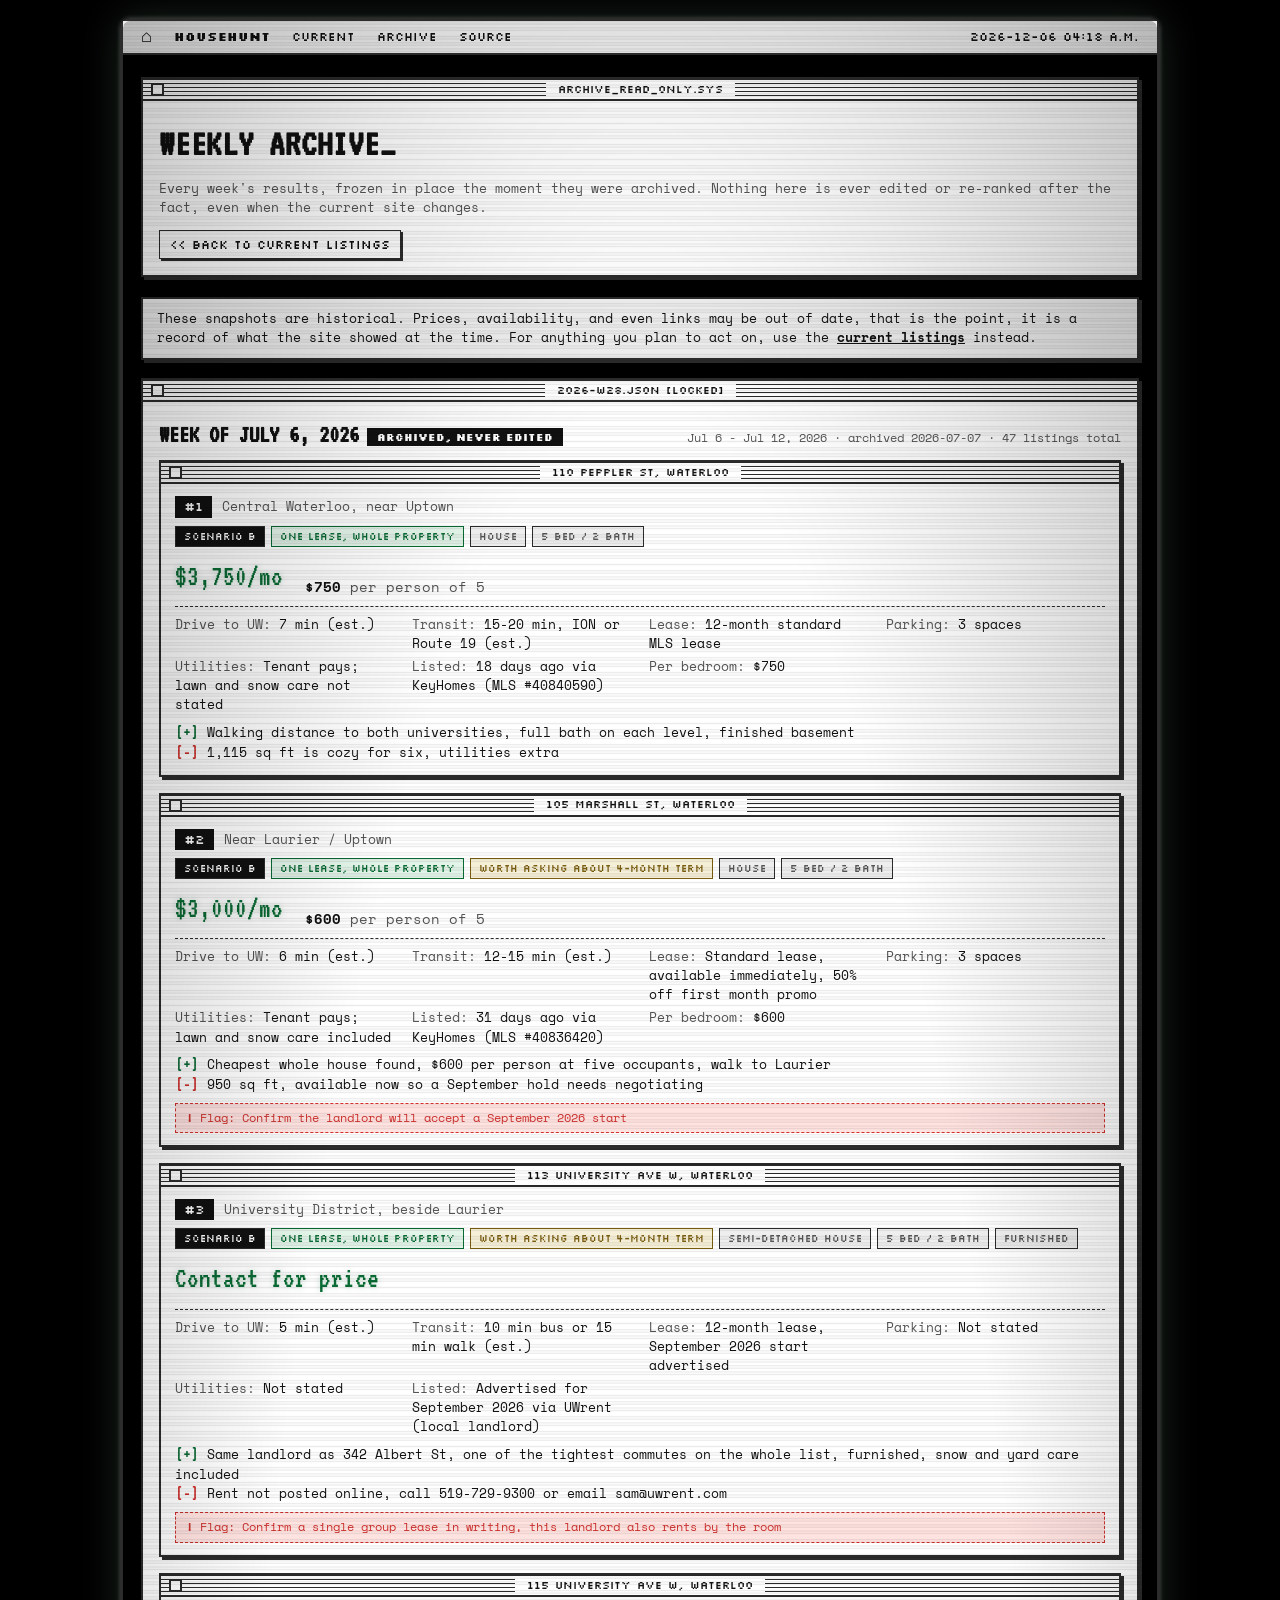
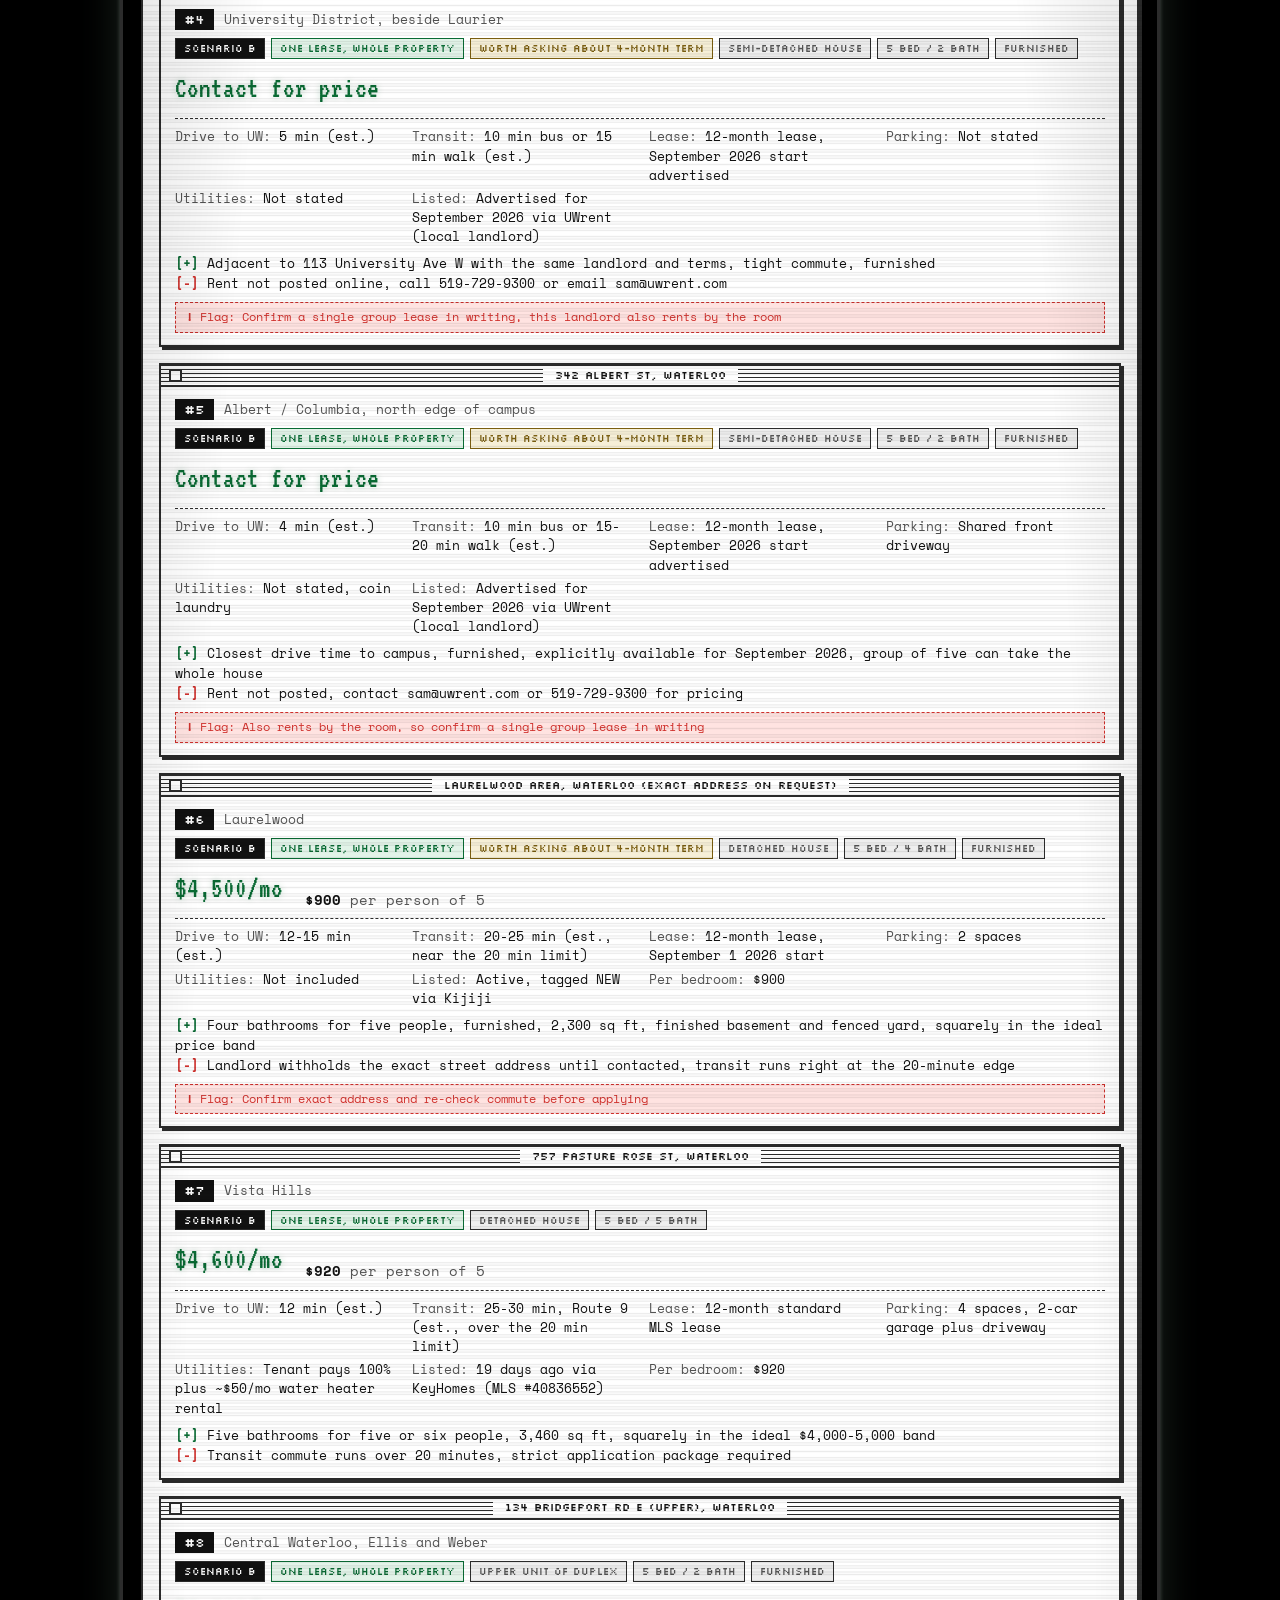
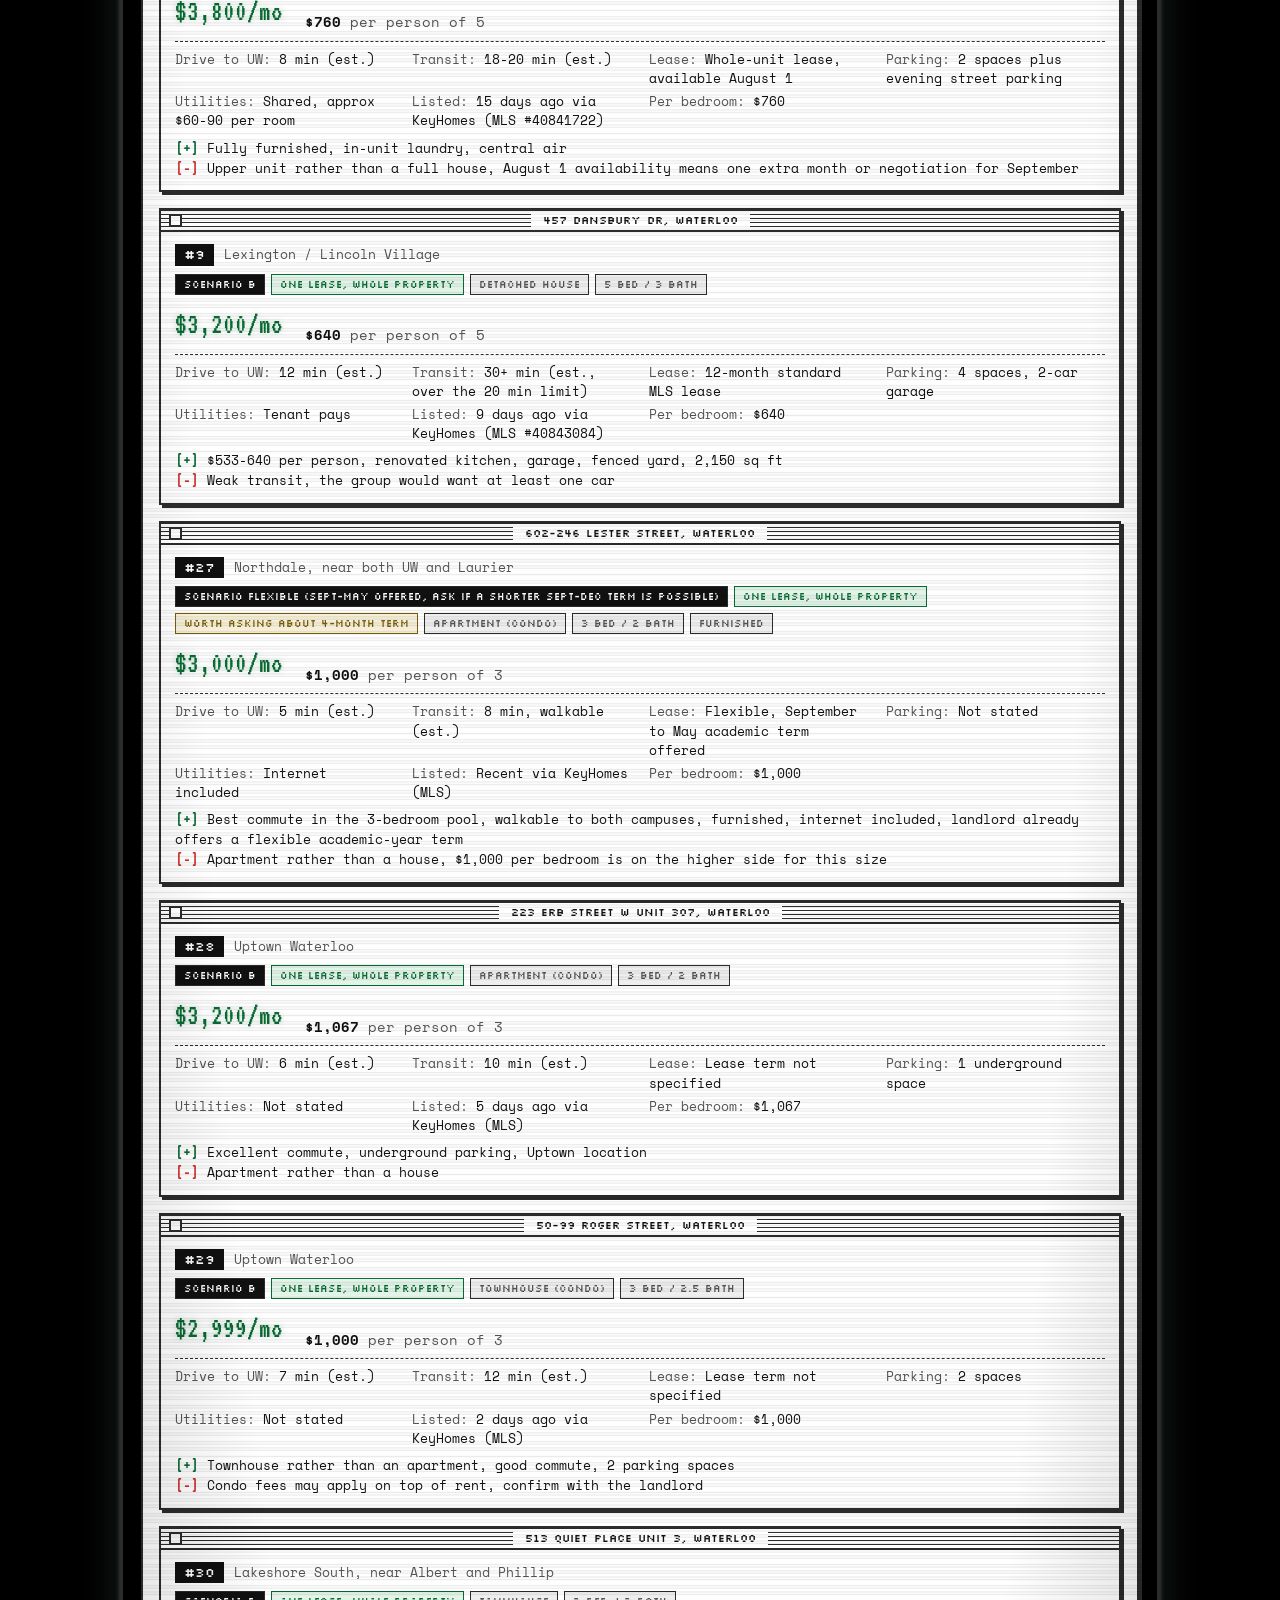
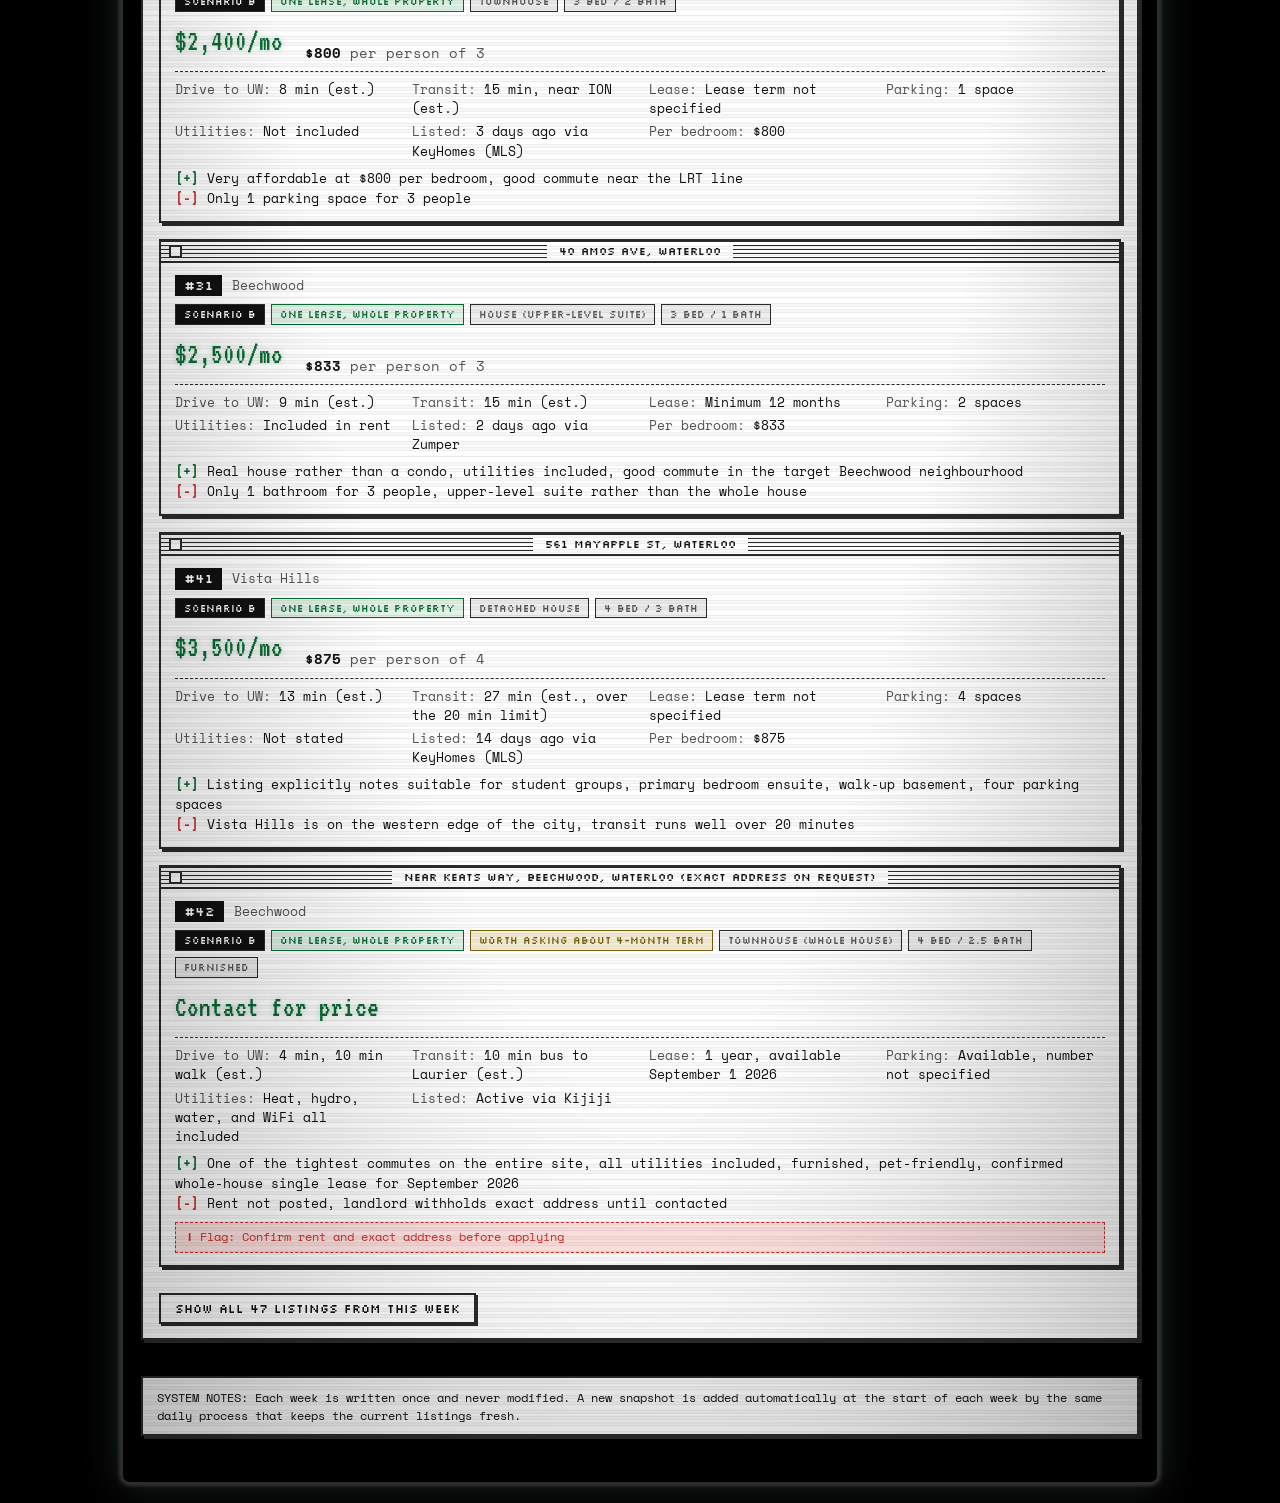
==== commit 9554c492: "Correct the Scenario A claim, add Bamboo Housing, fix auto-pricing A user found a real September 4-m" ====
--- a/history.html
+++ b/history.html
@@ -62,7 +62,7 @@
     '<div class="week-inner">' +
     '<div class="week-head"><h2>' + w.weekLabel + '<span class="frozen-tag">Archived, never edited</span></h2>' +
     '<span class="week-meta">' + w.dateRange + ' &middot; archived ' + w.archivedAt + ' &middot; ' + w.listingCount + ' listings total</span></div>' +
-    '<div class="top-cards">' + cardList(topListings, 5) + '</div>' +
+    '<div class="top-cards">' + cardList(topListings, 0) + '</div>' +
     '<button class="expand-btn" type="button">Show all ' + w.listingCount + ' listings from this week</button>' +
     '<div class="week-extra"></div>' +
     '</div>' +
@@ -95,7 +95,7 @@
         const rest = weekDataCache[file].listings
           .filter(l => l.tier !== "top")
           .sort((a, b) => a.rank - b.rank);
-        extra.innerHTML = cardList(rest, 5);
+        extra.innerHTML = cardList(rest, 0);
         extra.classList.add("open");
         btn.textContent = "Hide the rest of this week";
       }
--- a/style.css
+++ b/style.css
@@ -238,6 +238,42 @@
   margin-bottom: 16px;
 }
 .card .card-body { padding: 12px 14px; }
+.photos {
+  display: grid;
+  grid-template-columns: repeat(4, 1fr);
+  gap: 4px;
+  padding: 6px;
+  background: var(--chrome);
+  border-bottom: 2px solid var(--border);
+}
+.photos a, .photos .photo-empty {
+  display: block;
+  aspect-ratio: 4 / 3;
+  border: 2px solid var(--border);
+  background: var(--paper);
+  overflow: hidden;
+}
+.photos img {
+  width: 100%;
+  height: 100%;
+  object-fit: cover;
+  display: block;
+  filter: saturate(0.9) contrast(1.04);
+}
+.photos a:hover img { filter: none; }
+.photos .photo-empty {
+  display: flex;
+  align-items: center;
+  justify-content: center;
+  font-family: "Silkscreen", monospace;
+  font-size: 0.5rem;
+  color: var(--muted);
+  background: var(--dither) repeat;
+  text-align: center;
+}
+@media (max-width: 480px) {
+  .photos { grid-template-columns: repeat(2, 1fr); }
+}
 .card .top { display: flex; align-items: baseline; gap: 10px; flex-wrap: wrap; }
 .rank {
   background: var(--ink);
